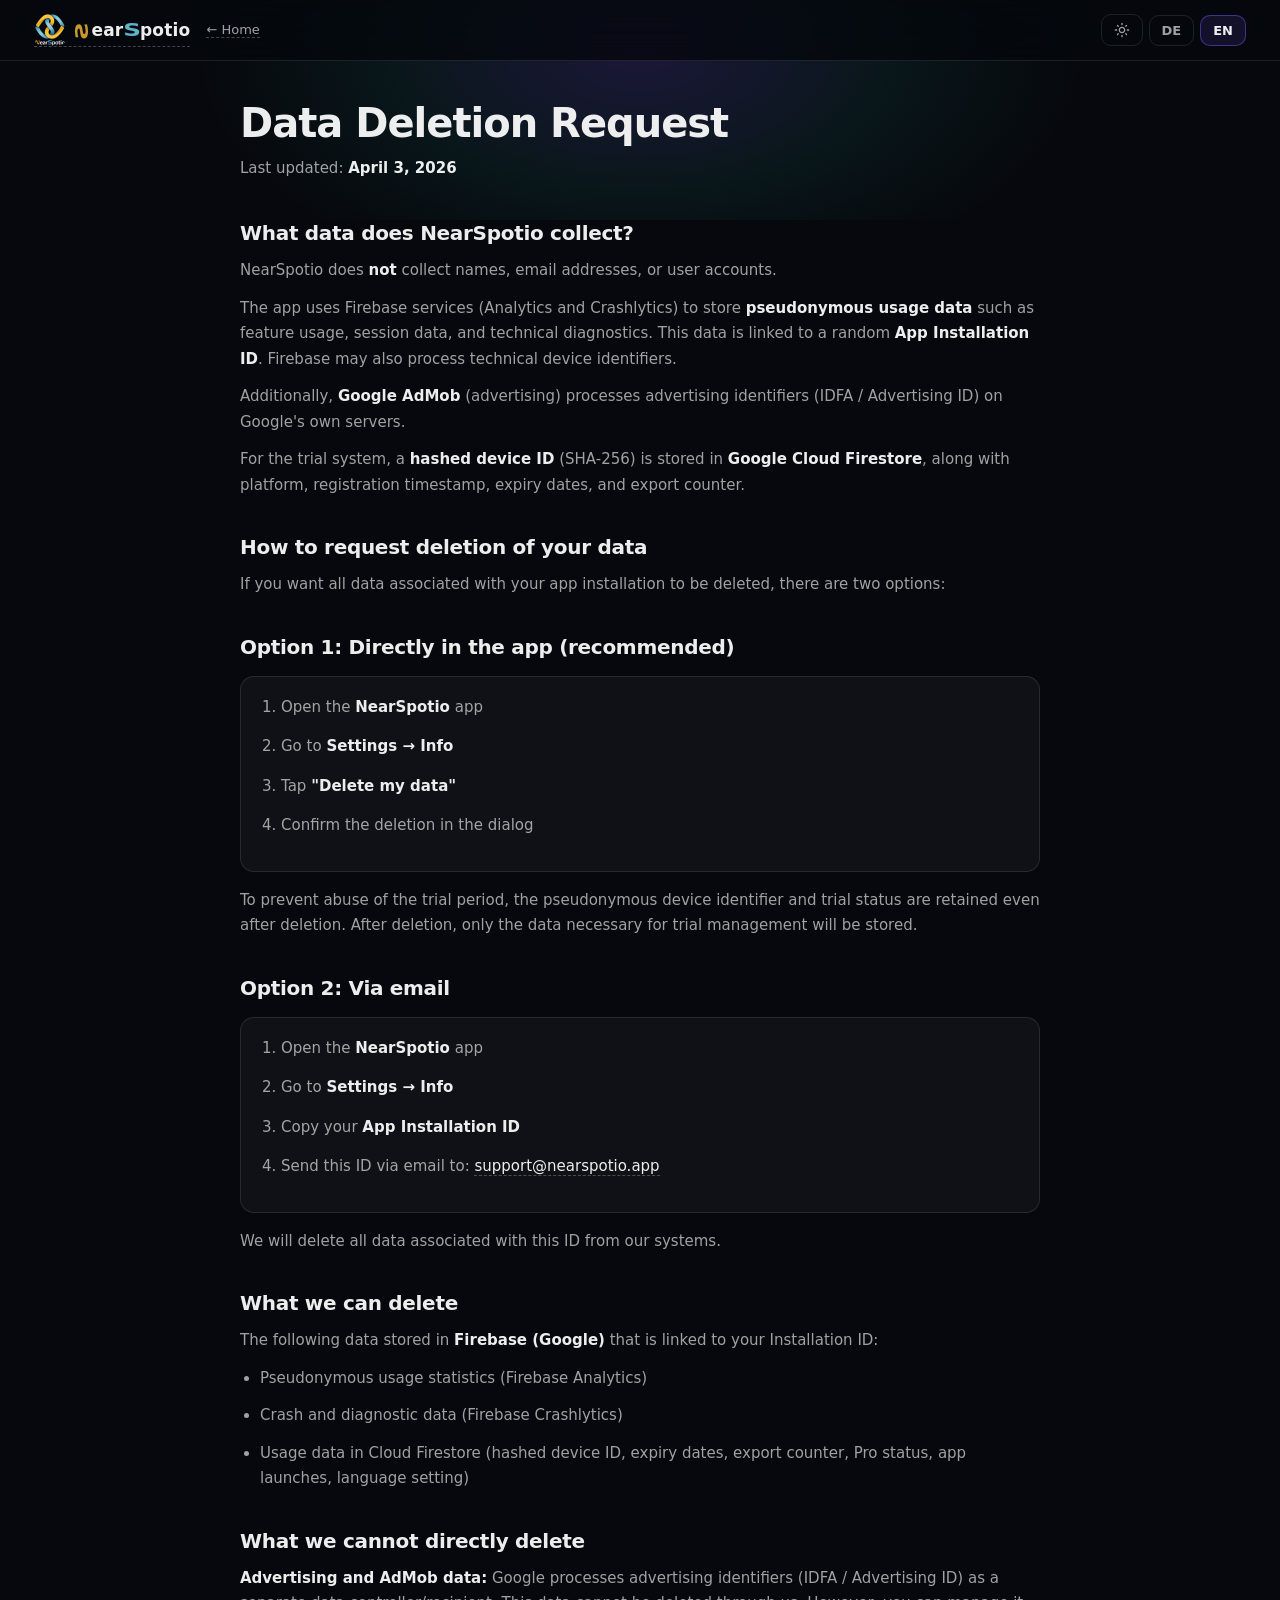
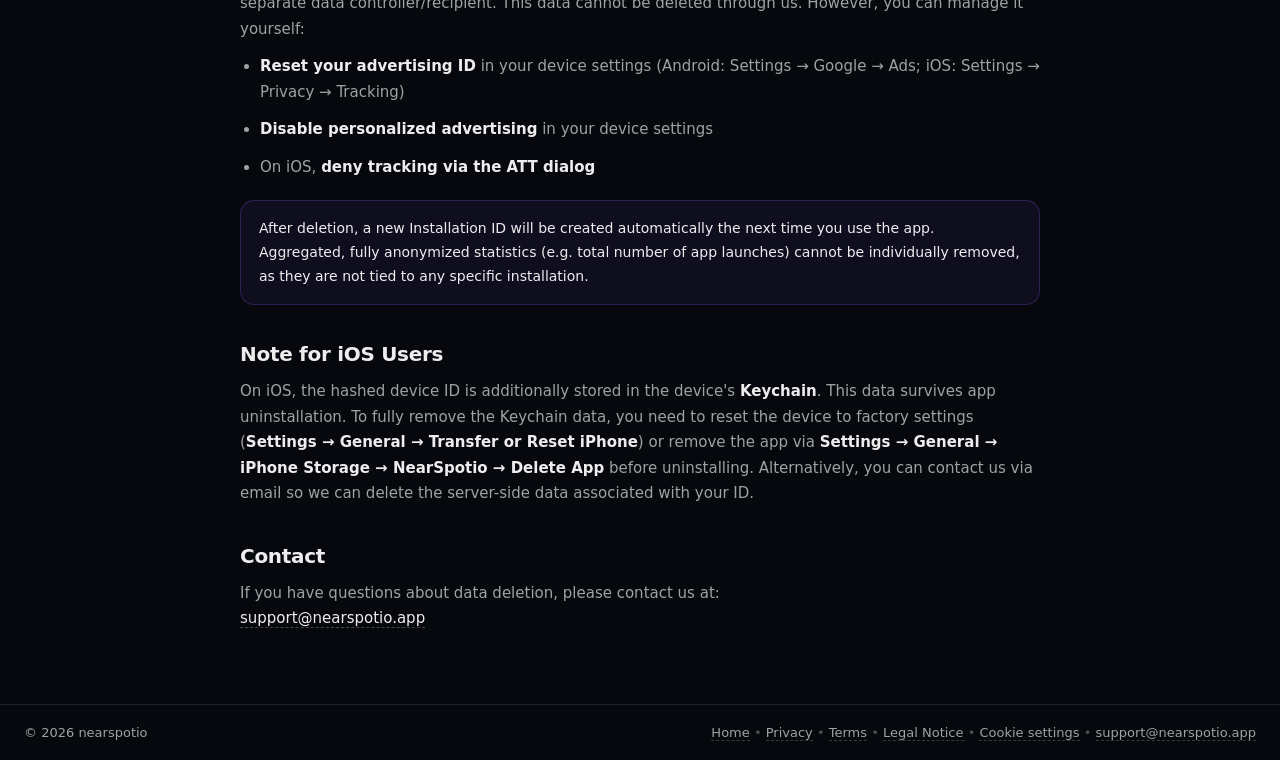
==== data-deletion/index.html @ 8db6d547 "initial commit" ====
<!-- =========================
     Datei: /data-deletion/index.html
     ========================= -->
<!doctype html>
<html lang="en">

<head>
  <meta charset="utf-8" />
  <script>!function () { var t = localStorage.getItem('nearspotio-theme'); if (t) document.documentElement.dataset.theme = t }()</script>
  <meta name="viewport" content="width=device-width,initial-scale=1" />
  <title>NearSpotio – Data Deletion / Datenlöschung</title>
  <meta name="description"
    content="Request deletion of your NearSpotio app data / Löschung deiner NearSpotio-App-Daten beantragen" />

  <link rel="canonical" href="https://www.nearspotio.app/data-deletion/" />
  <link rel="icon" href="/favicon.ico" sizes="48x48">
  <link rel="icon" type="image/png" sizes="16x16" href="/img/favicon-16.png">
  <link rel="icon" type="image/png" sizes="32x32" href="/img/favicon-32.png">
  <link rel="apple-touch-icon" sizes="180x180" href="/img/apple-touch-icon.png">
  <link rel="icon" type="image/png" sizes="192x192" href="/img/favicon-192.png">

  <style>
    /* ======== VARIABLES ======== */
    :root {
      --bg: #06080d;
      --bg2: #0a0d14;
      --bg3: #0e1119;
      --text: rgba(255, 255, 255, .93);
      --muted: rgba(255, 255, 255, .62);
      --line: rgba(255, 255, 255, .10);
      --card: rgba(255, 255, 255, .04);
      --shadow: 0 20px 60px rgba(0, 0, 0, .5);
      --radius: 20px;
      --accent: #7c5cff;
      --accent2: #2dd4bf;
      --n-color: #C79A2E;
      --s-color: #5FB3C8;
      --max: 1260px;
      --nav-bg: rgba(6, 8, 13, .82);
    }

    [data-theme="light"] {
      --bg: #f4f5fa;
      --bg2: #edeef5;
      --bg3: #e6e7f0;
      --text: rgba(0, 0, 0, .88);
      --muted: rgba(0, 0, 0, .52);
      --line: rgba(0, 0, 0, .08);
      --card: rgba(255, 255, 255, .70);
      --shadow: 0 20px 60px rgba(0, 0, 0, .06);
      --nav-bg: rgba(244, 245, 250, .82);
    }

    /* ======== RESET ======== */
    *,
    *::before,
    *::after {
      box-sizing: border-box;
      margin: 0;
      padding: 0;
    }

    html {
      scroll-behavior: smooth;
      overflow-x: clip;
      max-width: 100%;
    }

    body {
      font-family: ui-sans-serif, system-ui, -apple-system, 'Segoe UI', Roboto, Arial, sans-serif;
      color: var(--text);
      background: var(--bg);
      overflow-x: hidden;
      -webkit-font-smoothing: antialiased;
    }

    /* ======== NAV ======== */
    .nav {
      position: fixed;
      top: 0;
      left: 0;
      right: 0;
      z-index: 100;
      background: var(--nav-bg);
      backdrop-filter: blur(20px) saturate(1.4);
      -webkit-backdrop-filter: blur(20px) saturate(1.4);
      border-bottom: 1px solid var(--line);
      transition: background .35s ease, border-color .35s ease;
    }

    .nav-inner {
      max-width: var(--max);
      margin: 0 auto;
      padding: 0 24px;
      height: 60px;
      display: flex;
      align-items: center;
      justify-content: space-between;
    }

    .nav-left {
      display: flex;
      align-items: center;
      gap: 16px;
    }

    .back-btn {
      font-size: 13px;
      color: var(--muted);
      text-decoration: none;
      display: inline-flex;
      align-items: center;
      gap: 4px;
      transition: color .15s ease;
    }

    .back-btn:hover {
      color: var(--text);
    }

    .back-btn:focus-visible {
      outline: 2px solid var(--accent);
      outline-offset: 2px;
    }

    .brand {
      display: flex;
      align-items: center;
      gap: 10px;
    }

    .logo {
      width: 32px;
      height: 32px;
      overflow: hidden;
      border-radius: 8px;
    }

    .logo-dark {
      display: block;
    }

    .logo-light {
      display: none;
    }

    [data-theme="light"] .logo-dark {
      display: none;
    }

    [data-theme="light"] .logo-light {
      display: block;
    }

    .logo img {
      width: 100%;
      height: 100%;
      display: block;
    }

    .brand-name {
      font-weight: 800;
      font-size: 17px;
      letter-spacing: .2px;
    }

    .brand-part {
      white-space: nowrap;
    }

    .nav-actions {
      display: flex;
      gap: 6px;
      align-items: center;
    }

    .btn {
      display: inline-flex;
      align-items: center;
      gap: 6px;
      padding: 7px 12px;
      border-radius: 10px;
      border: 1px solid var(--line);
      text-decoration: none;
      color: var(--muted);
      background: transparent;
      cursor: pointer;
      font-weight: 600;
      font-size: 13px;
      transition: all .15s ease;
      user-select: none;
    }

    .btn:hover {
      color: var(--text);
      background: var(--card);
    }

    .btn.active {
      color: var(--text);
      border-color: rgba(124, 92, 255, .45);
      background: rgba(124, 92, 255, .12);
    }

    .btn:active {
      transform: scale(.96);
    }

    .btn:focus-visible {
      outline: 2px solid var(--accent);
      outline-offset: 2px;
    }

    .theme-icon {
      display: block;
    }

    /* ======== PAGE HEADER ======== */
    .page-header {
      padding: 100px 24px 40px;
      position: relative;
      overflow: hidden;
    }

    .page-header-glow {
      position: absolute;
      top: -200px;
      left: 50%;
      transform: translateX(-50%);
      width: 900px;
      height: 500px;
      background: radial-gradient(ellipse, rgba(124, 92, 255, .18) 0%, rgba(45, 212, 191, .07) 40%, transparent 70%);
      pointer-events: none;
    }

    [data-theme="light"] .page-header-glow {
      background: radial-gradient(ellipse, rgba(124, 92, 255, .10) 0%, rgba(45, 212, 191, .05) 40%, transparent 70%);
    }

    .page-header-inner {
      max-width: 800px;
      margin: 0 auto;
      position: relative;
    }

    .page-header h1 {
      font-size: clamp(28px, 4vw, 40px);
      font-weight: 900;
      letter-spacing: -1px;
      line-height: 1.15;
      margin-bottom: 10px;
    }

    .sub-text {
      color: var(--muted);
      font-size: 15px;
      line-height: 1.6;
    }

    .sub-text strong {
      color: var(--text);
    }

    /* ======== ARTICLE CONTENT ======== */
    .article {
      padding: 0 24px 60px;
    }

    .article-inner {
      max-width: 800px;
      margin: 0 auto;
    }

    .content section {
      display: none;
    }

    .content section.active {
      display: block;
    }

    h2 {
      font-size: 20px;
      font-weight: 800;
      letter-spacing: -.3px;
      margin: 36px 0 12px 0;
      line-height: 1.3;
    }

    h2:first-child {
      margin-top: 0;
    }

    p,
    li {
      margin: 0 0 12px 0;
      color: var(--muted);
      line-height: 1.7;
      font-size: 15px;
      font-weight: 450;
    }

    ul,
    ol {
      margin: 8px 0 0 20px;
      padding: 0;
    }

    ol li {
      margin-bottom: 14px;
    }

    strong {
      color: var(--text);
    }

    a {
      color: var(--text);
      text-decoration: none;
      border-bottom: 1px dashed rgba(255, 255, 255, .25);
      transition: all .15s ease;
    }

    a:hover {
      border-bottom-color: rgba(255, 255, 255, .55);
    }

    a:focus-visible {
      outline: 2px solid var(--accent);
      outline-offset: 2px;
    }

    [data-theme="light"] a {
      border-bottom-color: rgba(0, 0, 0, .18);
    }

    [data-theme="light"] a:hover {
      border-bottom-color: rgba(0, 0, 0, .40);
    }

    .note {
      margin: 20px 0;
      padding: 16px 18px;
      border-radius: 14px;
      border: 1px solid rgba(124, 92, 255, .25);
      background: rgba(124, 92, 255, .08);
      color: var(--text);
      font-size: 14px;
      line-height: 1.7;
    }

    [data-theme="light"] .note {
      background: rgba(124, 92, 255, .06);
      border-color: rgba(124, 92, 255, .16);
    }

    .steps {
      margin: 16px 0;
      padding: 18px 20px;
      border-radius: 14px;
      border: 1px solid var(--line);
      background: var(--card);
    }

    .steps ol {
      margin: 0 0 0 20px;
      padding: 0;
    }

    code {
      font-family: ui-monospace, SFMono-Regular, Menlo, Monaco, Consolas, "Liberation Mono", "Courier New", monospace;
      font-size: 12px;
      color: var(--text);
      background: var(--card);
      border: 1px solid var(--line);
      padding: 2px 7px;
      border-radius: 8px;
    }

    /* ======== FOOTER ======== */
    .footer-wrap {
      border-top: 1px solid var(--line);
      padding: 20px 24px;
      transition: border-color .35s ease;
    }

    .footer {
      max-width: var(--max);
      margin: 0 auto;
      display: flex;
      flex-wrap: wrap;
      gap: 10px;
      justify-content: space-between;
      align-items: center;
      color: var(--muted);
      font-size: 13px;
    }

    .footer a {
      color: var(--muted);
      text-decoration: none;
      border-bottom: 1px dashed rgba(255, 255, 255, .20);
      transition: all .15s ease;
    }

    .footer a:hover {
      color: var(--text);
      border-bottom-color: rgba(255, 255, 255, .45);
    }

    [data-theme="light"] .footer a {
      border-bottom-color: rgba(0, 0, 0, .15);
    }

    [data-theme="light"] .footer a:hover {
      border-bottom-color: rgba(0, 0, 0, .35);
    }

    .footer a:focus-visible {
      outline: 2px solid var(--accent);
      outline-offset: 2px;
    }

    /* ======== ANIMATIONS ======== */
    @keyframes fadeInUp {
      from {
        opacity: 0;
        transform: translateY(20px);
      }

      to {
        opacity: 1;
        transform: translateY(0);
      }
    }

    .page-header-inner {
      animation: fadeInUp .5s ease both;
    }

    .article-inner {
      animation: fadeInUp .5s ease .08s both;
    }

    @media (prefers-reduced-motion: reduce) {

      .page-header-inner,
      .article-inner {
        animation: none;
      }
    }

    @media (max-width: 600px) {
      .nav-inner { padding: 0 16px; min-width: 0; }
      .nav-left { gap: 10px; min-width: 0; flex: 1 1 auto; overflow: hidden; }
      .nav-actions { flex: 0 0 auto; }
      .back-btn { display: none; }
      .brand { min-width: 0; flex: 0 1 auto; overflow: hidden; }
    }

    /* ======== THEME TRANSITIONS ======== */
    body,
    .nav,
    .footer-wrap,
    .footer a,
    .btn,
    .back-btn,
    .note,
    .steps,
    code {
      transition: background .35s ease, color .35s ease, border-color .35s ease, box-shadow .35s ease;
    }
  </style>

  <!-- Cookie consent (loads GA4 only after opt-in) -->
  <link rel="stylesheet" href="/css/cookieconsent.css">
  <link rel="stylesheet" href="/css/consent-theme.css">
  <script defer src="/js/cookieconsent.umd.js"></script>
  <script defer src="/js/consent.js"></script>
</head>

<body>

  <!-- ======== NAV ======== -->
  <nav class="nav">
    <div class="nav-inner">
      <div class="nav-left">
        <a class="brand" href="/" aria-label="NearSpotio Home">
          <div class="logo"><img class="logo-dark" src="/img/in_app_icon_d.png" alt="NearSpotio" /><img
              class="logo-light" src="/img/in_app_icon_l.png" alt="NearSpotio" /></div>
          <span class="brand-name" translate="no"><span class="brand-part"><span
              style="display:inline-block;transform:scaleX(-1) rotate(90deg) scaleX(1.45) translateX(1px);color:var(--n-color);font-weight:700;margin-right:3px">S</span>ear</span><wbr><span class="brand-part"><span
              style="display:inline-block;transform:scaleX(1.45);color:var(--s-color);font-weight:700;margin-left:2.5px;margin-right:1.5px">S</span>potio</span></span>
        </a>
        <a class="back-btn" href="/" id="nav-back">&larr; Startseite</a>
      </div>
      <div class="nav-actions">
        <span class="btn" id="btn-theme" role="button" tabindex="0"><svg class="theme-icon" width="16" height="16"
            viewBox="0 0 24 24" fill="currentColor"></svg></span>
        <span class="btn" id="btn-de" role="button" tabindex="0">DE</span>
        <span class="btn active" id="btn-en" role="button" tabindex="0">EN</span>
      </div>
    </div>
  </nav>

  <!-- ======== PAGE HEADER ======== -->
  <div class="page-header">
    <div class="page-header-glow"></div>
    <div class="page-header-inner">
      <h1 id="page-title">Data Deletion Request / Datenlöschung</h1>
      <div class="sub-text" id="sub-date">
        Stand: <strong>3. April 2026</strong>
      </div>
    </div>
  </div>

  <!-- ======== ARTICLE ======== -->
  <div class="article">
    <div class="article-inner">
      <div class="content">
        <!-- ======================== DEUTSCH ======================== -->
        <section id="sec-de">
          <h2>Welche Daten erhebt <span translate="no">NearSpotio</span>?</h2>
          <p><span translate="no">NearSpotio</span> erhebt <strong>keine</strong> Namen, E-Mail-Adressen oder
            Benutzerkonten.</p>
          <p>Die App verwendet <span translate="no">Firebase</span>-Dienste (<span translate="no">Analytics</span> und
            <span translate="no">Crashlytics</span>) zur Speicherung <strong>pseudonymer Nutzungsdaten</strong>, wie
            z.&nbsp;B. Funktionsnutzung, Sitzungsdaten und technische Diagnosedaten. Diese Daten sind mit einer
            zufälligen <strong>App-Installations-ID</strong> verknüpft. <span translate="no">Firebase</span> kann dabei
            auch technische Gerätekennungen verarbeiten.</p>
          <p>Zusätzlich verarbeitet <strong><span translate="no">Google AdMob</span></strong> (Werbung)
            Werbe-Identifikatoren (<span translate="no">IDFA</span> / <span translate="no">Advertising ID</span>) auf
            eigenen Servern von <span translate="no">Google</span>.</p>
          <p>Für das Trial-System wird eine <strong>gehashte Geräte-ID</strong> (<span translate="no">SHA-256</span>) in
            <strong><span translate="no">Google Cloud Firestore</span></strong> gespeichert, zusammen mit Plattform,
            Registrierungszeitpunkt, Ablaufdaten und Export-Zähler.</p>

          <h2>So beantragst du die Löschung deiner Daten</h2>
          <p>Wenn du möchtest, dass alle mit deiner App-Installation verknüpften Daten gelöscht werden, gibt es zwei
            Möglichkeiten:</p>

          <h2>Option 1: Direkt in der App (empfohlen)</h2>
          <div class="steps">
            <ol>
              <li>Öffne die <strong><span translate="no">NearSpotio</span></strong>-App</li>
              <li>Gehe zu <strong>Einstellungen &rarr; Info</strong></li>
              <li>Tippe auf <strong>&bdquo;Meine Daten löschen&ldquo;</strong></li>
              <li>Bestätige die Löschung im Dialog</li>
            </ol>
          </div>
          <p>Zur Verhinderung von Missbrauch der Testphase wird die pseudonyme Gerätekennung sowie der Testphasen-Status
            auch nach Löschung beibehalten. Nach der Löschung werden nur noch die für die Testphasen-Verwaltung
            notwendigen Daten gespeichert.</p>

          <h2>Option 2: Per E-Mail</h2>
          <div class="steps">
            <ol>
              <li>Öffne die <strong><span translate="no">NearSpotio</span></strong>-App</li>
              <li>Gehe zu <strong>Einstellungen &rarr; Info</strong></li>
              <li>Kopiere deine <strong>App-Installations-ID</strong></li>
              <li>Sende diese ID per E-Mail an: <a class="eml" data-u="support" data-d="nearspotio.app"></a></li>
            </ol>
          </div>

          <p>Wir werden alle mit dieser ID verknüpften Daten aus unseren Systemen löschen.</p>

          <h2>Was wir löschen können</h2>
          <p>Folgende in <strong><span translate="no">Firebase</span> (<span translate="no">Google</span>)</strong>
            gespeicherte Daten, die mit deiner Installations-ID verknüpft sind:</p>
          <ul>
            <li>Pseudonyme Nutzungsstatistiken (<span translate="no">Firebase Analytics</span>)</li>
            <li>Absturz- und Diagnosedaten (<span translate="no">Firebase Crashlytics</span>)</li>
            <li>Nutzungsdaten in <span translate="no">Cloud Firestore</span> (gehashte Geräte-ID, Ablaufdaten,
              Export-Zähler, <span translate="no">Pro</span>-Status, App-Starts, Spracheinstellung)</li>
          </ul>

          <h2>Was wir nicht direkt löschen können</h2>
          <p><strong>Werbe- und <span translate="no">AdMob</span>-Daten:</strong> <span translate="no">Google</span>
            verarbeitet Werbe-Identifikatoren (<span translate="no">IDFA</span> / <span translate="no">Advertising
              ID</span>) als eigener Verantwortlicher bzw. Empfänger. Diese Daten können nicht über uns gelöscht werden.
            Du kannst sie jedoch selbst steuern:</p>
          <ul>
            <li>Werbe-ID in den <strong>Geräteeinstellungen zurücksetzen</strong> (Android: Einstellungen &rarr; Google
              &rarr; Werbung; iOS: Einstellungen &rarr; Datenschutz &rarr; Tracking)</li>
            <li><strong>Personalisierte Werbung deaktivieren</strong> in den Geräteeinstellungen</li>
            <li>Unter iOS das <strong>Tracking über den <span translate="no">ATT</span>-Dialog ablehnen</strong></li>
          </ul>

          <div class="note">
            Nach der Löschung wird bei der nächsten Nutzung der App automatisch eine neue Installations-ID erstellt.
            Bereits aggregierte und vollständig anonymisierte Statistiken (z.&nbsp;B. Gesamtanzahl der App-Starts)
            können nicht einzeln entfernt werden, da sie keiner Installation zugeordnet sind.
          </div>

          <h2>Hinweis für iOS-Nutzer</h2>
          <p>Auf iOS wird die gehashte Geräte-ID zusätzlich im <strong><span translate="no">Keychain</span></strong> des
            Geräts gespeichert. Diese Daten überleben eine Deinstallation der App. Um die <span
              translate="no">Keychain</span>-Daten vollständig zu entfernen, musst du das Gerät auf Werkseinstellungen
            zurücksetzen (<strong>Einstellungen &rarr; Allgemein &rarr; iPhone übertragen/zurücksetzen</strong>) oder
            die App vor der Deinstallation über <strong>Einstellungen &rarr; Allgemein &rarr; iPhone-Speicher &rarr;
              <span translate="no">NearSpotio</span> &rarr; App löschen</strong> entfernen. Alternativ kannst du uns per
            E-Mail kontaktieren, damit wir die serverseitigen Daten zu deiner ID löschen.</p>

          <h2>Kontakt</h2>
          <p>Bei Fragen zur Datenlöschung kontaktiere uns unter:<br>
            <a class="eml" data-u="support" data-d="nearspotio.app"></a>
          </p>
        </section>

        <!-- ======================== ENGLISH ======================== -->
        <section id="sec-en" class="active">
          <h2>What data does <span translate="no">NearSpotio</span> collect?</h2>
          <p><span translate="no">NearSpotio</span> does <strong>not</strong> collect names, email addresses, or user
            accounts.</p>
          <p>The app uses <span translate="no">Firebase</span> services (<span translate="no">Analytics</span> and <span
              translate="no">Crashlytics</span>) to store <strong>pseudonymous usage data</strong> such as feature
            usage, session data, and technical diagnostics. This data is linked to a random <strong>App Installation
              ID</strong>. <span translate="no">Firebase</span> may also process technical device identifiers.</p>
          <p>Additionally, <strong><span translate="no">Google AdMob</span></strong> (advertising) processes advertising
            identifiers (<span translate="no">IDFA</span> / <span translate="no">Advertising ID</span>) on <span
              translate="no">Google</span>'s own servers.</p>
          <p>For the trial system, a <strong>hashed device ID</strong> (<span translate="no">SHA-256</span>) is stored
            in <strong><span translate="no">Google Cloud Firestore</span></strong>, along with platform, registration
            timestamp, expiry dates, and export counter.</p>

          <h2>How to request deletion of your data</h2>
          <p>If you want all data associated with your app installation to be deleted, there are two options:</p>

          <h2>Option 1: Directly in the app (recommended)</h2>
          <div class="steps">
            <ol>
              <li>Open the <strong><span translate="no">NearSpotio</span></strong> app</li>
              <li>Go to <strong>Settings &rarr; Info</strong></li>
              <li>Tap <strong>"Delete my data"</strong></li>
              <li>Confirm the deletion in the dialog</li>
            </ol>
          </div>
          <p>To prevent abuse of the trial period, the pseudonymous device identifier and trial status are retained even
            after deletion. After deletion, only the data necessary for trial management will be stored.</p>

          <h2>Option 2: Via email</h2>
          <div class="steps">
            <ol>
              <li>Open the <strong><span translate="no">NearSpotio</span></strong> app</li>
              <li>Go to <strong>Settings &rarr; Info</strong></li>
              <li>Copy your <strong>App Installation ID</strong></li>
              <li>Send this ID via email to: <a class="eml" data-u="support" data-d="nearspotio.app"></a></li>
            </ol>
          </div>

          <p>We will delete all data associated with this ID from our systems.</p>

          <h2>What we can delete</h2>
          <p>The following data stored in <strong><span translate="no">Firebase</span> (<span
                translate="no">Google</span>)</strong> that is linked to your Installation ID:</p>
          <ul>
            <li>Pseudonymous usage statistics (<span translate="no">Firebase Analytics</span>)</li>
            <li>Crash and diagnostic data (<span translate="no">Firebase Crashlytics</span>)</li>
            <li>Usage data in <span translate="no">Cloud Firestore</span> (hashed device ID, expiry dates, export
              counter, <span translate="no">Pro</span> status, app launches, language setting)</li>
          </ul>

          <h2>What we cannot directly delete</h2>
          <p><strong>Advertising and <span translate="no">AdMob</span> data:</strong> <span translate="no">Google</span>
            processes advertising identifiers (<span translate="no">IDFA</span> / <span translate="no">Advertising
              ID</span>) as a separate data controller/recipient. This data cannot be deleted through us. However, you
            can manage it yourself:</p>
          <ul>
            <li><strong>Reset your advertising ID</strong> in your device settings (Android: Settings &rarr; Google
              &rarr; Ads; iOS: Settings &rarr; Privacy &rarr; Tracking)</li>
            <li><strong>Disable personalized advertising</strong> in your device settings</li>
            <li>On iOS, <strong>deny tracking via the <span translate="no">ATT</span> dialog</strong></li>
          </ul>

          <div class="note">
            After deletion, a new Installation ID will be created automatically the next time you use the app.
            Aggregated, fully anonymized statistics (e.g. total number of app launches) cannot be individually removed,
            as they are not tied to any specific installation.
          </div>

          <h2>Note for iOS Users</h2>
          <p>On iOS, the hashed device ID is additionally stored in the device's <strong><span
                translate="no">Keychain</span></strong>. This data survives app uninstallation. To fully remove the
            <span translate="no">Keychain</span> data, you need to reset the device to factory settings
            (<strong>Settings &rarr; General &rarr; Transfer or Reset iPhone</strong>) or remove the app via
            <strong>Settings &rarr; General &rarr; iPhone Storage &rarr; <span translate="no">NearSpotio</span> &rarr;
              Delete App</strong> before uninstalling. Alternatively, you can contact us via email so we can delete the
            server-side data associated with your ID.</p>

          <h2>Contact</h2>
          <p>If you have questions about data deletion, please contact us at:<br>
            <a class="eml" data-u="support" data-d="nearspotio.app"></a>
          </p>
        </section>
      </div>
    </div>
  </div>

  <!-- ======== FOOTER ======== -->
  <div class="footer-wrap">
    <div class="footer">
      <div>&copy; <span id="year"></span> <span translate="no">nearspotio</span></div>
      <div>
        <a href="/" id="link-home">Startseite</a>
        <span style="opacity:.45">&bull;</span>
        <a href="/privacy/" id="link-privacy">Datenschutz</a>
        <span style="opacity:.45">&bull;</span>
        <a href="/terms/" id="link-terms">Nutzungsbedingungen</a>
        <span style="opacity:.45">&bull;</span>
        <a href="/impressum/" id="link-impressum">Impressum</a>
        <span style="opacity:.45">&bull;</span>
        <a href="#" data-cc="show-preferencesModal" id="link-cookies">Cookie-Einstellungen</a>
        <span style="opacity:.45">&bull;</span>
        <span><a class="eml" data-u="support" data-d="nearspotio.app" style="cursor:pointer"></a></span>
      </div>
    </div>
  </div>

  <script>
    document.getElementById("year").textContent = new Date().getFullYear();

    // ---- Language ----
    var btnDe = document.getElementById("btn-de");
    var btnEn = document.getElementById("btn-en");
    var secDe = document.getElementById("sec-de");
    var secEn = document.getElementById("sec-en");
    var pageTitle = document.getElementById("page-title");

    function setLang(lang) {
      var isDe = lang === "de";
      secDe.classList.toggle("active", isDe);
      secEn.classList.toggle("active", !isDe);
      btnDe.classList.toggle("active", isDe);
      btnEn.classList.toggle("active", !isDe);
      document.documentElement.lang = lang;

      pageTitle.textContent = isDe ? "Datenlöschung" : "Data Deletion Request";
      document.getElementById("sub-date").innerHTML = isDe ? 'Stand: <strong>3. April 2026</strong>' : 'Last updated: <strong>April 3, 2026</strong>';
      document.getElementById("nav-back").innerHTML = isDe ? '&larr; Startseite' : '&larr; Home';
      document.getElementById("link-home").textContent = isDe ? "Startseite" : "Home";
      document.getElementById("link-privacy").textContent = isDe ? "Datenschutz" : "Privacy";
      document.getElementById("link-terms").textContent = isDe ? "Nutzungsbedingungen" : "Terms";
      document.getElementById("link-impressum").textContent = isDe ? "Impressum" : "Legal Notice";
      document.getElementById("link-cookies").textContent = isDe ? "Cookie-Einstellungen" : "Cookie settings";

      localStorage.setItem("nearspotio-lang", lang);
    }

    btnDe.addEventListener("click", function () { setLang("de"); });
    btnEn.addEventListener("click", function () { setLang("en"); });

    setLang(localStorage.getItem("nearspotio-lang") || "en");

    // ---- Theme ----
    var sunPath = 'M12 7c-2.76 0-5 2.24-5 5s2.24 5 5 5 5-2.24 5-5-2.24-5-5-5zm0 8c-1.65 0-3-1.35-3-3s1.35-3 3-3 3 1.35 3 3-1.35 3-3 3zM2 13h2c.55 0 1-.45 1-1s-.45-1-1-1H2c-.55 0-1 .45-1 1s.45 1 1 1zm18 0h2c.55 0 1-.45 1-1s-.45-1-1-1h-2c-.55 0-1 .45-1 1s.45 1 1 1zM11 2v2c0 .55.45 1 1 1s1-.45 1-1V2c0-.55-.45-1-1-1s-1 .45-1 1zm0 18v2c0 .55.45 1 1 1s1-.45 1-1v-2c0-.55-.45-1-1-1s-1 .45-1 1zM5.99 4.58a.996.996 0 00-1.41 0 .996.996 0 000 1.41l1.06 1.06c.39.39 1.03.39 1.41 0s.39-1.03 0-1.41L5.99 4.58zm12.37 12.37a.996.996 0 00-1.41 0 .996.996 0 000 1.41l1.06 1.06c.39.39 1.03.39 1.41 0a.996.996 0 000-1.41l-1.06-1.06zm1.06-10.96a.996.996 0 000-1.41.996.996 0 00-1.41 0l-1.06 1.06c-.39.39-.39 1.03 0 1.41s1.03.39 1.41 0l1.06-1.06zM7.05 18.36a.996.996 0 000-1.41.996.996 0 00-1.41 0l-1.06 1.06c-.39.39-.39 1.03 0 1.41s1.03.39 1.41 0l1.06-1.06z';
    var moonPath = 'M12 3a9 9 0 109 9c0-.46-.04-.92-.1-1.36a5.389 5.389 0 01-4.4 2.26 5.403 5.403 0 01-3.14-9.8c-.44-.06-.9-.1-1.36-.1z';
    var themeBtn = document.getElementById('btn-theme');
    function setTheme(t) {
      document.documentElement.dataset.theme = t;
      themeBtn.querySelector('.theme-icon').innerHTML = '<path d="' + (t === 'light' ? moonPath : sunPath) + '"/>';
      localStorage.setItem('nearspotio-theme', t);
    }
    themeBtn.addEventListener('click', function () {
      setTheme(document.documentElement.dataset.theme === 'light' ? 'dark' : 'light');
    });
    setTheme(localStorage.getItem('nearspotio-theme') || 'dark');

    // ---- Email obfuscation ----
    document.querySelectorAll('.eml').forEach(function (el) {
      var u = el.dataset.u, d = el.dataset.d, a = u + '@' + d;
      el.href = 'mail' + 'to:' + a;
      el.textContent = a;
    });
  </script>
</body>

</html>
---- css/cookieconsent.css ----
#cc-main{background:transparent;color:var(--cc-primary-color);font-family:var(--cc-font-family);font-size:16px;font-weight:400;-webkit-font-smoothing:antialiased;-moz-osx-font-smoothing:grayscale;line-height:1.15;position:relative;text-rendering:optimizeLegibility;-webkit-text-size-adjust:100%;position:fixed;z-index:var(--cc-z-index)}#cc-main :after,#cc-main :before,#cc-main a,#cc-main button,#cc-main div,#cc-main h2,#cc-main input,#cc-main p,#cc-main span{all:unset;box-sizing:border-box}#cc-main .pm__badge,#cc-main button{all:initial;box-sizing:border-box;color:unset;visibility:unset}#cc-main .pm__badge,#cc-main a,#cc-main button,#cc-main input{-webkit-appearance:none;appearance:none;cursor:pointer;font-family:inherit;font-size:100%;line-height:normal;margin:0;outline:revert;outline-offset:2px;overflow:hidden}#cc-main table,#cc-main tbody,#cc-main td,#cc-main th,#cc-main thead,#cc-main tr{all:revert;color:inherit;font-family:inherit;font-size:inherit;font-weight:inherit}:root{--cc-font-family:-apple-system,BlinkMacSystemFont,"Segoe UI",Roboto,Helvetica,Arial,sans-serif,"Apple Color Emoji","Segoe UI Emoji","Segoe UI Symbol";--cc-modal-border-radius:.5rem;--cc-btn-border-radius:.4rem;--cc-modal-transition-duration:.25s;--cc-link-color:var(--cc-btn-primary-bg);--cc-modal-margin:1rem;--cc-z-index:2147483647;--cc-bg:#fff;--cc-primary-color:#2c2f31;--cc-secondary-color:#5e6266;--cc-btn-primary-bg:#30363c;--cc-btn-primary-color:#fff;--cc-btn-primary-border-color:var(--cc-btn-primary-bg);--cc-btn-primary-hover-bg:#000;--cc-btn-primary-hover-color:#fff;--cc-btn-primary-hover-border-color:var(--cc-btn-primary-hover-bg);--cc-btn-secondary-bg:#eaeff2;--cc-btn-secondary-color:var(--cc-primary-color);--cc-btn-secondary-border-color:var(--cc-btn-secondary-bg);--cc-btn-secondary-hover-bg:#d4dae0;--cc-btn-secondary-hover-color:#000;--cc-btn-secondary-hover-border-color:#d4dae0;--cc-separator-border-color:#f0f4f7;--cc-toggle-on-bg:var(--cc-btn-primary-bg);--cc-toggle-off-bg:#667481;--cc-toggle-on-knob-bg:#fff;--cc-toggle-off-knob-bg:var(--cc-toggle-on-knob-bg);--cc-toggle-enabled-icon-color:var(--cc-bg);--cc-toggle-disabled-icon-color:var(--cc-bg);--cc-toggle-readonly-bg:#d5dee2;--cc-toggle-readonly-knob-bg:#fff;--cc-toggle-readonly-knob-icon-color:var(--cc-toggle-readonly-bg);--cc-section-category-border:var(--cc-cookie-category-block-bg);--cc-cookie-category-block-bg:#f0f4f7;--cc-cookie-category-block-border:#f0f4f7;--cc-cookie-category-block-hover-bg:#e9eff4;--cc-cookie-category-block-hover-border:#e9eff4;--cc-cookie-category-expanded-block-bg:transparent;--cc-cookie-category-expanded-block-hover-bg:#dee4e9;--cc-overlay-bg:rgba(0,0,0,.65);--cc-webkit-scrollbar-bg:var(--cc-section-category-border);--cc-webkit-scrollbar-hover-bg:var(--cc-btn-primary-hover-bg);--cc-footer-bg:var(--cc-btn-secondary-bg);--cc-footer-color:var(--cc-secondary-color);--cc-footer-border-color:#e4eaed;--cc-pm-toggle-border-radius:4em}#cc-main.cc--rtl{direction:rtl}#cc-main .cm__title,#cc-main a,#cc-main b,#cc-main em,#cc-main strong{font-weight:600}#cc-main button>span{pointer-events:none}#cc-main .cc__link,#cc-main a{background-image:linear-gradient(currentColor,currentColor);background-position:0 100%;background-repeat:no-repeat;background-size:0 1px;font-weight:600;position:relative;transition:background-size .25s,color .25s ease}#cc-main .cc__link:hover,#cc-main a:hover{background-size:100% 1px;color:var(--cc-primary-color)}#cc-main .cc__link{color:var(--cc-link-color)}#cc-main .cm__desc,#cc-main .pm__body{overscroll-behavior:auto contain;scrollbar-width:thin}@media screen and (min-width:640px){#cc-main ::-webkit-scrollbar,#cc-main ::-webkit-scrollbar-thumb,#cc-main ::-webkit-scrollbar-track{all:revert}#cc-main ::-webkit-scrollbar-thumb{-webkit-background-clip:padding-box;background-clip:padding-box;background:var(--cc-toggle-readonly-bg);border:.25rem solid var(--cc-bg);border-radius:1rem}#cc-main ::-webkit-scrollbar-thumb:hover{background:var(--cc-toggle-off-bg)}#cc-main ::-webkit-scrollbar{background:transparent;width:12px}}html.disable--interaction.show--consent,html.disable--interaction.show--consent body{height:auto!important;overflow:hidden!important}@media (prefers-reduced-motion){#cc-main{--cc-modal-transition-duration:0s}}.cc--darkmode{--cc-bg:#161a1c;--cc-primary-color:#ebf3f6;--cc-secondary-color:#aebbc5;--cc-btn-primary-bg:#c2d0e0;--cc-btn-primary-color:var(--cc-bg);--cc-btn-primary-border-color:var(--cc-btn-primary-bg);--cc-btn-primary-hover-bg:#98a7b6;--cc-btn-primary-hover-color:#000;--cc-btn-primary-hover-border-color:var(--cc-btn-primary-hover-bg);--cc-btn-secondary-bg:#242c31;--cc-btn-secondary-color:var(--cc-primary-color);--cc-btn-secondary-border-color:var(--cc-btn-secondary-bg);--cc-btn-secondary-hover-bg:#353d43;--cc-btn-secondary-hover-color:#fff;--cc-btn-secondary-hover-border-color:var(--cc-btn-secondary-hover-bg);--cc-separator-border-color:#222a30;--cc-toggle-on-bg:var(--cc-btn-primary-bg);--cc-toggle-off-bg:#525f6b;--cc-toggle-on-knob-bg:var(--cc-btn-primary-color);--cc-toggle-off-knob-bg:var(--cc-btn-primary-color);--cc-toggle-enabled-icon-color:var(--cc-btn-primary-color);--cc-toggle-disabled-icon-color:var(--cc-btn-primary-color);--cc-toggle-readonly-bg:#343e45;--cc-toggle-readonly-knob-bg:#5f6b72;--cc-toggle-readonly-knob-icon-color:var(--cc-toggle-readonly-bg);--cc-section-category-border:#1e2428;--cc-cookie-category-block-bg:#1e2428;--cc-cookie-category-block-border:var(--cc-section-category-border);--cc-cookie-category-block-hover-bg:#242c31;--cc-cookie-category-block-hover-border:#232a2f;--cc-cookie-category-expanded-block-bg:transparent;--cc-cookie-category-expanded-block-hover-bg:var(--cc-toggle-readonly-bg);--cc-overlay-bg:rgba(0,0,0,.65);--cc-webkit-scrollbar-bg:var(--cc-section-category-border);--cc-webkit-scrollbar-hover-bg:var(--cc-btn-primary-hover-bg);--cc-footer-bg:#0c0e0f;--cc-footer-color:var(--cc-secondary-color);--cc-footer-border-color:#060809}.cc--darkmode #cc-main{color-scheme:dark}#cc-main .cm{background:var(--cc-bg);border-radius:var(--cc-modal-border-radius);box-shadow:0 .625em 1.875em rgba(0,0,2,.3);display:flex;flex-direction:column;max-width:24rem;opacity:0;overflow:hidden;position:fixed;transform:translateY(1.6em);visibility:hidden;z-index:1}#cc-main .cm--top{top:var(--cc-modal-margin)}#cc-main .cm--middle{top:50%;transform:translateY(calc(-50% + 1.6em))}#cc-main .cm--bottom{bottom:var(--cc-modal-margin)}#cc-main .cm--center{left:var(--cc-modal-margin);margin:0 auto;right:var(--cc-modal-margin);width:unset}#cc-main .cm--left{left:var(--cc-modal-margin);margin-right:var(--cc-modal-margin)}#cc-main .cm--right{margin-left:var(--cc-modal-margin);right:var(--cc-modal-margin)}#cc-main .cm__body{display:flex;flex-direction:column;justify-content:space-between;position:relative}#cc-main .cm__btns,#cc-main .cm__links{padding:1rem 1.3rem;width:unset}#cc-main .cm__texts{display:flex;flex:1;flex-direction:column;justify-content:center;padding:1rem 0 0}#cc-main .cm__desc,#cc-main .cm__title{padding:0 1.3rem}#cc-main .cm__title{font-size:1.05em}#cc-main .cm__title+.cm__desc{margin-top:1.1em}#cc-main .cm__desc{color:var(--cc-secondary-color);font-size:.9em;line-height:1.5;max-height:40vh;overflow-x:visible;overflow-y:auto;padding-bottom:1em}#cc-main .cm__btns{border-top:1px solid var(--cc-separator-border-color);display:flex;flex-direction:column;justify-content:center}#cc-main .cm__btn-group{display:grid;grid-auto-columns:minmax(0,1fr)}#cc-main .cm__btn+.cm__btn,#cc-main .cm__btn-group+.cm__btn-group{margin-top:.375rem}#cc-main .cm--flip .cm__btn+.cm__btn,#cc-main .cm--flip .cm__btn-group+.cm__btn-group{margin-bottom:.375rem;margin-top:0}#cc-main .cm--inline .cm__btn+.cm__btn{margin-left:.375rem;margin-top:0}#cc-main .cm--inline.cm--flip .cm__btn+.cm__btn{margin-bottom:0;margin-left:0;margin-right:.375rem}#cc-main .cm--inline.cm--flip .cm__btn-group+.cm__btn-group{margin-bottom:.375rem;margin-right:0}#cc-main .cm--wide .cm__btn+.cm__btn,#cc-main .cm--wide .cm__btn-group+.cm__btn-group{margin-left:.375rem;margin-top:0}#cc-main .cm--wide.cm--flip .cm__btn+.cm__btn,#cc-main .cm--wide.cm--flip .cm__btn-group+.cm__btn-group{margin-bottom:0;margin-right:.375rem}#cc-main .cm--bar:not(.cm--inline) .cm__btn-group--uneven,#cc-main .cm--wide .cm__btn-group--uneven{display:flex;flex:1;justify-content:space-between}#cc-main .cm--bar:not(.cm--inline).cm--flip .cm__btn-group--uneven,#cc-main .cm--wide.cm--flip .cm__btn-group--uneven{flex-direction:row-reverse}#cc-main .cm__btn{background:var(--cc-btn-primary-bg);border:1px solid var(--cc-btn-primary-border-color);border-radius:var(--cc-btn-border-radius);color:var(--cc-btn-primary-color);font-size:.82em;font-weight:600;min-height:42px;padding:.5em 1em;text-align:center}#cc-main .cm__btn:hover{background:var(--cc-btn-primary-hover-bg);border-color:var(--cc-btn-primary-hover-border-color);color:var(--cc-btn-primary-hover-color)}#cc-main .cm__btn--secondary{background:var(--cc-btn-secondary-bg);border-color:var(--cc-btn-secondary-border-color);color:var(--cc-btn-secondary-color)}#cc-main .cm__btn--secondary:hover{background:var(--cc-btn-secondary-hover-bg);border-color:var(--cc-btn-secondary-hover-border-color);color:var(--cc-btn-secondary-hover-color)}#cc-main .cm__btn--close{border-radius:0;border-bottom-left-radius:var(--cc-btn-border-radius);border-right:none;border-top:none;display:none;font-size:1em;height:42px;min-width:auto!important;overflow:hidden;padding:0!important;position:absolute;right:0;top:0;width:42px}#cc-main .cm__btn--close svg{stroke:var(--cc-btn-primary-color);transform:scale(.5);transition:stroke .15s ease}#cc-main .cm__btn--close:hover svg{stroke:var(--cc-btn-primary-hover-color)}#cc-main .cm__btn--close.cm__btn--secondary svg{stroke:var(--cc-btn-secondary-color)}#cc-main .cm__btn--close.cm__btn--secondary:hover svg{stroke:var(--cc-btn-secondary-hover-color)}#cc-main .cm__btn--close+.cm__texts .cm__title{padding-right:3rem}#cc-main .cm--inline .cm__btn-group{grid-auto-flow:column}#cc-main .cm__footer{background:var(--cc-footer-bg);border-top:1px solid var(--cc-footer-border-color);color:var(--cc-footer-color);padding:.4em 0 .5em}#cc-main .cm__links{display:flex;flex-direction:row;padding-bottom:0;padding-top:0}#cc-main .cm__link-group{display:flex;flex-direction:row;font-size:.8em;width:100%}#cc-main .cm__link-group>*+*{margin-left:1.3rem}#cc-main .cm--flip .cm__btn:last-child{grid-row:1}#cc-main .cm--inline.cm--flip .cm__btn:last-child{grid-column:1}#cc-main .cm--box .cm__btn--close{display:block}#cc-main .cm--box.cm--flip .cm__btns{flex-direction:column-reverse}#cc-main .cm--box.cm--wide{max-width:36em}#cc-main .cm--box.cm--wide .cm__btns{flex-direction:row;justify-content:space-between}#cc-main .cm--box.cm--wide .cm__btn-group{grid-auto-flow:column}#cc-main .cm--box.cm--wide .cm__btn{min-width:120px;padding-left:1.8em;padding-right:1.8em}#cc-main .cm--box.cm--wide.cm--flip .cm__btns{flex-direction:row-reverse}#cc-main .cm--box.cm--wide.cm--flip .cm__btn:last-child{grid-column:1}#cc-main .cm--cloud{max-width:54em;width:unset}#cc-main .cm--cloud .cm__body{flex-direction:row}#cc-main .cm--cloud .cm__texts{flex:1}#cc-main .cm--cloud .cm__desc{max-height:9.4em}#cc-main .cm--cloud .cm__btns{border-left:1px solid var(--cc-separator-border-color);border-top:none;max-width:23em}#cc-main .cm--cloud .cm__btn-group{flex-direction:column}#cc-main .cm--cloud .cm__btn{min-width:19em}#cc-main .cm--cloud.cm--flip .cm__btn-group,#cc-main .cm--cloud.cm--flip .cm__btns{flex-direction:column-reverse}#cc-main .cm--cloud.cm--inline .cm__btn-group{flex-direction:row}#cc-main .cm--cloud.cm--inline .cm__btn{min-width:10em}#cc-main .cm--cloud.cm--inline.cm--flip .cm__btn-group{flex-direction:row-reverse}#cc-main .cm--bar{border-radius:0;left:0;margin:0;max-width:unset;opacity:1;right:0;transform:translateY(0);width:100vw;--cc-modal-transition-duration:.35s}#cc-main .cm--bar.cm--top{top:0;transform:translateY(-100%)}#cc-main .cm--bar.cm--bottom{bottom:0;transform:translateY(100%)}#cc-main .cm--bar .cm__body,#cc-main .cm--bar .cm__links{margin:0 auto;max-width:55em;width:100%}#cc-main .cm--bar .cm__body{padding:.5em 0 .9em}#cc-main .cm--bar .cm__btns{border-top:none;flex-direction:row;justify-content:space-between}#cc-main .cm--bar .cm__btn-group{grid-auto-flow:column}#cc-main .cm--bar:not(.cm--inline) .cm__btn+.cm__btn,#cc-main .cm--bar:not(.cm--inline) .cm__btn-group+.cm__btn-group{margin-left:.375rem;margin-top:0}#cc-main .cm--bar .cm__btn{min-width:120px;padding-left:2em;padding-right:2em}#cc-main .cm--bar.cm--flip:not(.cm--inline) .cm__btn+.cm__btn,#cc-main .cm--bar.cm--flip:not(.cm--inline) .cm__btn-group+.cm__btn-group{margin-bottom:0;margin-left:0;margin-right:.375rem}#cc-main .cm--bar.cm--flip .cm__btns{flex-direction:row-reverse}#cc-main .cm--bar.cm--flip .cm__btn:last-child{grid-column:1}#cc-main .cm--bar.cm--inline .cm__body,#cc-main .cm--bar.cm--inline .cm__links{max-width:74em}#cc-main .cm--bar.cm--inline .cm__body{flex-direction:row;padding:0}#cc-main .cm--bar.cm--inline .cm__btns{flex-direction:column;justify-content:center;max-width:23em}#cc-main .cm--bar.cm--inline.cm--flip .cm__btns{flex-direction:column-reverse}#cc-main .cc--anim .cm,#cc-main .cc--anim.cm-wrapper:before{transition:opacity var(--cc-modal-transition-duration) ease,visibility var(--cc-modal-transition-duration) ease,transform var(--cc-modal-transition-duration) ease}#cc-main .cc--anim .cm__btn,#cc-main .cc--anim .cm__close{transition:background-color .15s ease,border-color .15s ease,color .15s ease}.disable--interaction #cc-main .cm-wrapper:before{background:var(--cc-overlay-bg);bottom:0;content:"";left:0;opacity:0;position:fixed;right:0;top:0;visibility:hidden;z-index:0}.show--consent #cc-main .cc--anim .cm{opacity:1;transform:translateY(0);visibility:visible!important}.show--consent #cc-main .cc--anim .cm--middle{transform:translateY(-50%)}.show--consent #cc-main .cc--anim .cm--bar{transform:translateY(0)}.show--consent #cc-main .cc--anim.cm-wrapper:before{opacity:1;visibility:visible}#cc-main.cc--rtl .cm__btn--close{border-bottom-left-radius:unset;border-bottom-right-radius:var(--cc-btn-border-radius);left:0;right:unset}#cc-main.cc--rtl .cm__btn--close+.cm__texts .cm__title{padding-left:3rem!important;padding-right:1.3rem}#cc-main.cc--rtl .cm--inline .cm__btn+.cm__btn{margin-left:0;margin-right:.375rem}#cc-main.cc--rtl .cm--inline.cm--flip .cm__btn+.cm__btn{margin-left:.375rem;margin-right:0}#cc-main.cc--rtl .cm:not(.cm--inline).cm--bar .cm__btn+.cm__btn,#cc-main.cc--rtl .cm:not(.cm--inline).cm--bar .cm__btn-group+.cm__btn-group,#cc-main.cc--rtl .cm:not(.cm--inline).cm--wide .cm__btn+.cm__btn,#cc-main.cc--rtl .cm:not(.cm--inline).cm--wide .cm__btn-group+.cm__btn-group{margin-left:0;margin-right:.375rem}#cc-main.cc--rtl .cm:not(.cm--inline).cm--bar.cm--flip .cm__btn+.cm__btn,#cc-main.cc--rtl .cm:not(.cm--inline).cm--wide.cm--flip .cm__btn+.cm__btn{margin-left:.375rem;margin-right:0}#cc-main.cc--rtl .cm__link-group>*+*{margin-left:0;margin-right:1.3rem}@media screen and (max-width:640px){#cc-main{--cc-modal-margin:.5em}#cc-main .cm{max-width:none!important;width:auto!important}#cc-main .cm__body{flex-direction:column!important;padding:0!important}#cc-main .cm__btns,#cc-main .cm__desc,#cc-main .cm__links,#cc-main .cm__title{padding-left:1.1rem!important;padding-right:1.1rem!important}#cc-main .cm__btns{border-left:none!important;border-top:1px solid var(--cc-separator-border-color)!important;flex-direction:column!important;max-width:none!important;min-width:auto!important}#cc-main .cm__btn+.cm__btn,#cc-main .cm__btn-group+.cm__btn-group{margin:.375rem 0 0!important}#cc-main .cm--flip .cm__btn+.cm__btn,#cc-main .cm--flip .cm__btn-group+.cm__btn-group{margin-bottom:.375rem!important;margin-top:0!important}#cc-main .cm__btn-group{display:flex!important;flex-direction:column!important;min-width:auto!important}#cc-main .cm__btn{flex:auto!important}#cc-main .cm__link-group{justify-content:center!important}#cc-main .cm--flip .cm__btn-group,#cc-main .cm--flip .cm__btns{flex-direction:column-reverse!important}}#cc-main .pm-wrapper{position:relative;z-index:2}#cc-main .pm{background:var(--cc-bg);border-radius:var(--cc-modal-border-radius);box-shadow:0 .625em 1.875em rgba(0,0,2,.3);display:flex;flex-direction:column;opacity:0;overflow:hidden;position:fixed;visibility:hidden;width:100%;width:unset;z-index:1}#cc-main svg{fill:none;width:100%}#cc-main .pm__body,#cc-main .pm__footer,#cc-main .pm__header{padding:1em 1.4em}#cc-main .pm__header{align-items:center;border-bottom:1px solid var(--cc-separator-border-color);display:flex;justify-content:space-between}#cc-main .pm__title{align-items:center;display:flex;flex:1;font-weight:600;margin-right:2em}#cc-main .pm__close-btn{background:var(--cc-btn-secondary-bg);border:1px solid var(--cc-btn-secondary-border-color);border-radius:var(--cc-btn-border-radius);height:40px;position:relative;transition:all .15s ease;width:40px}#cc-main .pm__close-btn span{display:flex;height:100%;width:100%}#cc-main .pm__close-btn svg{stroke:var(--cc-btn-secondary-color);transform:scale(.5);transition:stroke .15s ease}#cc-main .pm__close-btn:hover{background:var(--cc-btn-secondary-hover-bg);border-color:var(--cc-btn-secondary-hover-border-color)}#cc-main .pm__close-btn:hover svg{stroke:var(--cc-btn-secondary-hover-color)}#cc-main .pm__body{flex:1;overflow-y:auto;overflow-y:overlay}#cc-main .pm__section,#cc-main .pm__section--toggle{border-radius:var(--cc-btn-border-radius);display:flex;flex-direction:column;margin-bottom:.5em}#cc-main .pm__section--toggle .pm__section-desc-wrapper{border:1px solid var(--cc-cookie-category-block-border);border-radius:var(--cc-btn-border-radius);border-top:none;border-top-left-radius:0;border-top-right-radius:0;display:none;margin-top:0!important;overflow:hidden}#cc-main .pm__section{border:1px solid var(--cc-separator-border-color);padding:1em;transition:background-color .25s ease,border-color .25s ease}#cc-main .pm__section:first-child{border:none;margin-bottom:2em;margin-top:0;padding:0;transition:none}#cc-main .pm__section:not(:first-child):hover{background:var(--cc-cookie-category-block-bg);border-color:var(--cc-cookie-category-block-border)}#cc-main .pm__section-toggles+.pm__section{margin-top:2em}#cc-main .pm__section--toggle{background:var(--cc-cookie-category-block-bg);border-top:none;margin-bottom:.375rem}#cc-main .pm__section--toggle .pm__section-title{align-items:center;background:var(--cc-cookie-category-block-bg);border:1px solid var(--cc-cookie-category-block-border);display:flex;justify-content:space-between;min-height:58px;padding:1.1em 5.4em 1.1em 1.2em;position:relative;transition:background-color .25s ease,border-color .25s ease;width:100%}#cc-main .pm__section--toggle .pm__section-title:hover{background:var(--cc-cookie-category-block-hover-bg);border-color:var(--cc-cookie-category-block-hover-border)}#cc-main .pm__section--toggle .pm__section-desc{margin-top:0;padding:1em}#cc-main .pm__section--toggle.is-expanded{--cc-cookie-category-block-bg:var(--cc-cookie-category-expanded-block-bg);--cc-cookie-category-block-border:var(--cc-cookie-category-expanded-block-hover-bg)}#cc-main .pm__section--toggle.is-expanded .pm__section-title{border-bottom-left-radius:0;border-bottom-right-radius:0}#cc-main .pm__section--toggle.is-expanded .pm__section-arrow svg{transform:scale(.5) rotate(180deg)}#cc-main .pm__section--toggle.is-expanded .pm__section-desc-wrapper{display:flex}#cc-main .pm__section--expandable .pm__section-title{cursor:pointer;padding-left:3.4em}#cc-main .pm__section--expandable .pm__section-arrow{background:var(--cc-toggle-readonly-bg);border-radius:100%;display:flex;height:20px;justify-content:center;left:18px;pointer-events:none;position:absolute;width:20px}#cc-main .pm__section--expandable .pm__section-arrow svg{stroke:var(--cc-btn-secondary-color);transform:scale(.5)}#cc-main .pm__section-title-wrapper{align-items:center;display:flex;position:relative}#cc-main .pm__section-title-wrapper+.pm__section-desc-wrapper{margin-top:.85em}#cc-main .pm__section-title{border-radius:var(--cc-btn-border-radius);font-size:.95em;font-weight:600}#cc-main .pm__badge{align-items:center;background:var(--cc-btn-secondary-bg);border-radius:5em;color:var(--cc-secondary-color);display:flex;flex:none;font-size:.8em;font-weight:600;height:23px;justify-content:center;margin-left:1em;min-width:23px;overflow:hidden;padding:0 .6em 1px;position:relative;text-align:center;white-space:nowrap;width:auto}#cc-main .pm__service-counter{background:var(--cc-btn-primary-bg);color:var(--cc-btn-primary-color);padding:0;width:23px}#cc-main .pm__service-counter[data-counterlabel]{padding:0 .6em 1px;width:auto}#cc-main .section__toggle,#cc-main .section__toggle-wrapper,#cc-main .toggle__icon,#cc-main .toggle__label{border-radius:var(--cc-pm-toggle-border-radius);height:23px;transform:translateZ(0);width:50px}#cc-main .section__toggle-wrapper{cursor:pointer;position:absolute;right:18px;z-index:1}#cc-main .toggle-service{height:19px;position:relative;right:0;width:42px}#cc-main .toggle-service .section__toggle,#cc-main .toggle-service .toggle__icon,#cc-main .toggle-service .toggle__label{height:19px;width:42px}#cc-main .toggle-service .toggle__icon{position:relative}#cc-main .toggle-service .toggle__icon-circle{height:19px;width:19px}#cc-main .toggle-service .section__toggle:checked~.toggle__icon .toggle__icon-circle{transform:translateX(23px)}#cc-main .pm__section--toggle:nth-child(2) .section__toggle-wrapper:after{display:none!important}#cc-main .section__toggle{border:0;cursor:pointer;display:block;left:0;margin:0;position:absolute;top:0}#cc-main .section__toggle:disabled{cursor:not-allowed}#cc-main .toggle__icon{background:var(--cc-toggle-off-bg);box-shadow:0 0 0 1px var(--cc-toggle-off-bg);display:flex;flex-direction:row;pointer-events:none;position:absolute;transition:all .25s ease}#cc-main .toggle__icon-circle{background:var(--cc-toggle-off-knob-bg);border:none;border-radius:var(--cc-pm-toggle-border-radius);box-shadow:0 1px 2px rgba(24,32,3,.36);display:block;height:23px;left:0;position:absolute;top:0;transition:transform .25s ease,background-color .25s ease;width:23px}#cc-main .toggle__icon-off,#cc-main .toggle__icon-on{height:100%;position:absolute;transition:opacity .15s ease;width:100%}#cc-main .toggle__icon-on{opacity:0;transform:rotate(45deg)}#cc-main .toggle__icon-on svg{stroke:var(--cc-toggle-on-bg);transform:scale(.55) rotate(-45deg)}#cc-main .toggle__icon-off{opacity:1}#cc-main .toggle__icon-off svg{stroke:var(--cc-toggle-off-bg);transform:scale(.55)}#cc-main .section__toggle:checked~.toggle__icon{background:var(--cc-toggle-on-bg);box-shadow:0 0 0 1px var(--cc-toggle-on-bg)}#cc-main .section__toggle:checked~.toggle__icon .toggle__icon-circle{background-color:var(--cc-toggle-on-knob-bg);transform:translateX(27px)}#cc-main .section__toggle:checked~.toggle__icon .toggle__icon-on{opacity:1}#cc-main .section__toggle:checked~.toggle__icon .toggle__icon-off{opacity:0}#cc-main .section__toggle:checked:disabled~.toggle__icon{background:var(--cc-toggle-readonly-bg);box-shadow:0 0 0 1px var(--cc-toggle-readonly-bg)}#cc-main .section__toggle:checked:disabled~.toggle__icon .toggle__icon-circle{background:var(--cc-toggle-readonly-knob-bg);box-shadow:none}#cc-main .section__toggle:checked:disabled~.toggle__icon svg{stroke:var(--cc-toggle-readonly-knob-icon-color)}#cc-main .toggle__label{opacity:0;overflow:hidden;pointer-events:none;position:absolute;top:0;z-index:-1}#cc-main .pm__section-desc-wrapper{color:var(--cc-secondary-color);display:flex;flex-direction:column;font-size:.9em}#cc-main .pm__section-desc-wrapper>:not(:last-child){border-bottom:1px solid var(--cc-cookie-category-block-border)}#cc-main .pm__section-services{display:flex;flex-direction:column}#cc-main .pm__service{align-items:center;display:flex;justify-content:space-between;padding:.4em 1.2em;position:relative;transition:background-color .15s ease}#cc-main .pm__service:hover{background-color:var(--cc-cookie-category-block-hover-bg)}#cc-main .pm__service-header{align-items:center;display:flex;margin-right:1em;width:100%}#cc-main .pm__service-icon{border:2px solid;border-radius:100%;height:8px;margin-left:6px;margin-right:20px;margin-top:1px;min-width:8px}#cc-main .pm__service-title{font-size:.95em;width:100%;word-break:break-word}#cc-main .pm__section-desc{line-height:1.5em}#cc-main .pm__section-table{border-collapse:collapse;font-size:.9em;margin:0;overflow:hidden;padding:0;text-align:left;width:100%}#cc-main .pm__table-caption{text-align:left}#cc-main .pm__table-caption,#cc-main .pm__table-head>tr{border-bottom:1px dashed var(--cc-separator-border-color);color:var(--cc-primary-color);font-weight:600}#cc-main .pm__table-tr{transition:background-color .15s ease}#cc-main .pm__table-tr:hover{background:var(--cc-cookie-category-block-hover-bg)}#cc-main .pm__table-caption,#cc-main .pm__table-td,#cc-main .pm__table-th{padding:.625em .625em .625em 1.2em;vertical-align:top}#cc-main .pm__footer{border-top:1px solid var(--cc-separator-border-color);display:flex;justify-content:space-between}#cc-main .pm__btn-group{display:flex}#cc-main .pm__btn+.pm__btn,#cc-main .pm__btn-group+.pm__btn-group{margin-left:.375rem}#cc-main .pm--flip .pm__btn+.pm__btn,#cc-main .pm--flip .pm__btn-group+.pm__btn-group{margin-left:0;margin-right:.375rem}#cc-main .pm__btn{background:var(--cc-btn-primary-bg);border:1px solid var(--cc-btn-primary-border-color);border-radius:var(--cc-btn-border-radius);color:var(--cc-btn-primary-color);flex:auto;font-size:.82em;font-weight:600;min-height:42px;min-width:110px;padding:.5em 1.5em;text-align:center;transition:background-color .15s ease,border-color .15s ease,color .15s ease}#cc-main .pm__btn:hover{background:var(--cc-btn-primary-hover-bg);border-color:var(--cc-btn-primary-hover-border-color);color:var(--cc-btn-primary-hover-color)}#cc-main .pm__btn--secondary{background:var(--cc-btn-secondary-bg);border-color:var(--cc-btn-secondary-border-color);color:var(--cc-btn-secondary-color)}#cc-main .pm__btn--secondary:hover{background:var(--cc-btn-secondary-hover-bg);border-color:var(--cc-btn-secondary-hover-border-color);color:var(--cc-btn-secondary-hover-color)}#cc-main .pm--box{height:calc(100% - 2em);left:var(--cc-modal-margin);margin:0 auto;max-height:37.5em;max-width:43em;right:var(--cc-modal-margin);top:50%;transform:translateY(calc(-50% + 1.6em))}#cc-main .pm--box.pm--flip .pm__btn-group,#cc-main .pm--box.pm--flip .pm__footer{flex-direction:row-reverse}#cc-main .pm--bar{border-radius:0;bottom:0;height:100%;margin:0;max-height:none;max-width:29em;opacity:1;top:0;width:100%;--cc-modal-transition-duration:.35s}#cc-main .pm--bar .pm__section-table,#cc-main .pm--bar .pm__table-body,#cc-main .pm--bar .pm__table-td,#cc-main .pm--bar .pm__table-th,#cc-main .pm--bar .pm__table-tr{display:block}#cc-main .pm--bar .pm__table-head{display:none}#cc-main .pm--bar .pm__table-caption{display:block}#cc-main .pm--bar .pm__table-tr:not(:last-child){border-bottom:1px solid var(--cc-separator-border-color)}#cc-main .pm--bar .pm__table-td{display:flex;justify-content:space-between}#cc-main .pm--bar .pm__table-td:before{color:var(--cc-primary-color);content:attr(data-column);flex:1;font-weight:600;min-width:100px;overflow:hidden;padding-right:2em;text-overflow:ellipsis}#cc-main .pm--bar .pm__table-td>div{flex:3}#cc-main .pm--bar:not(.pm--wide) .pm__body,#cc-main .pm--bar:not(.pm--wide) .pm__footer,#cc-main .pm--bar:not(.pm--wide) .pm__header{padding:1em 1.3em}#cc-main .pm--bar:not(.pm--wide) .pm__btn-group,#cc-main .pm--bar:not(.pm--wide) .pm__footer{flex-direction:column}#cc-main .pm--bar:not(.pm--wide) .pm__btn+.pm__btn,#cc-main .pm--bar:not(.pm--wide) .pm__btn-group+.pm__btn-group{margin:.375rem 0 0}#cc-main .pm--bar:not(.pm--wide).pm--flip .pm__btn-group,#cc-main .pm--bar:not(.pm--wide).pm--flip .pm__footer{flex-direction:column-reverse}#cc-main .pm--bar:not(.pm--wide).pm--flip .pm__btn+.pm__btn,#cc-main .pm--bar:not(.pm--wide).pm--flip .pm__btn-group+.pm__btn-group{margin-bottom:.375rem;margin-top:0}#cc-main .pm--bar:not(.pm--wide) .pm__badge{display:none}#cc-main .pm--bar.pm--left{left:0;transform:translateX(-100%)}#cc-main .pm--bar.pm--right{right:0;transform:translateX(100%)}#cc-main .pm--bar.pm--wide{max-width:35em}#cc-main .pm--bar.pm--wide .pm__body,#cc-main .pm--bar.pm--wide .pm__footer,#cc-main .pm--bar.pm--wide .pm__header{padding:1em 1.4em}#cc-main .pm--bar.pm--wide.pm--flip .pm__btn-group,#cc-main .pm--bar.pm--wide.pm--flip .pm__footer{flex-direction:row-reverse}#cc-main .pm-overlay{background:var(--cc-overlay-bg);bottom:0;content:"";left:0;opacity:0;position:fixed;right:0;top:0;visibility:hidden;z-index:1}#cc-main .cc--anim .pm,#cc-main .cc--anim .pm-overlay{transition:opacity var(--cc-modal-transition-duration) ease,visibility var(--cc-modal-transition-duration) ease,transform var(--cc-modal-transition-duration) ease}.show--preferences #cc-main .cc--anim .pm{opacity:1;visibility:visible!important}.show--preferences #cc-main .cc--anim .pm--box{transform:translateY(-50%)}.show--preferences #cc-main .cc--anim .pm--bar{transform:translateX(0)}.show--preferences #cc-main .cc--anim .pm-overlay{opacity:1;visibility:visible}#cc-main.cc--rtl .pm__service-header{margin-left:1em;margin-right:0}#cc-main.cc--rtl .pm__section-arrow{left:unset;right:18px}#cc-main.cc--rtl .section__toggle-wrapper{left:18px;right:unset;transform-origin:left}#cc-main.cc--rtl .toggle-service{left:0}#cc-main.cc--rtl .pm__service-icon{margin-left:20px;margin-right:5px}#cc-main.cc--rtl .pm__section--toggle .pm__section-title{padding-left:5.4em;padding-right:1.2em}#cc-main.cc--rtl .pm__section--expandable .pm__section-title{padding-right:3.4em}#cc-main.cc--rtl .pm__badge{margin-left:unset;margin-right:1em}#cc-main.cc--rtl .toggle__icon-circle{transform:translateX(27px)}#cc-main.cc--rtl .toggle-service .toggle__icon-circle{transform:translateX(23px)}#cc-main.cc--rtl .section__toggle:checked~.toggle__icon .toggle__icon-circle{transform:translateX(0)}#cc-main.cc--rtl .pm__table-td,#cc-main.cc--rtl .pm__table-th{padding-left:unset;padding-right:1.2em;text-align:right}#cc-main.cc--rtl .pm__table-td{padding-left:unset;padding-right:1.2em}#cc-main.cc--rtl .pm__table-td:before{padding-left:2em;padding-right:unset}#cc-main.cc--rtl .pm__btn+.pm__btn,#cc-main.cc--rtl .pm__btn-group+.pm__btn-group{margin-left:0;margin-right:.375rem}#cc-main.cc--rtl .pm--flip .pm__btn+.pm__btn,#cc-main.cc--rtl .pm--flip .pm__btn-group+.pm__btn-group{margin-left:.375rem;margin-right:0}#cc-main.cc--rtl .pm--flip.pm--bar:not(.pm--wide) .pm__btn+.pm__btn,#cc-main.cc--rtl .pm--flip.pm--bar:not(.pm--wide) .pm__btn-group+.pm__btn-group{margin-left:0}@media screen and (max-width:640px){#cc-main .pm{border-radius:0;bottom:0;height:auto;left:0;max-height:100%;max-width:none!important;right:0;top:0;transform:translateY(1.6em)}#cc-main .pm__body,#cc-main .pm__footer,#cc-main .pm__header{padding:.9em!important}#cc-main .pm__badge{display:none}#cc-main .pm__section-table,#cc-main .pm__table-body,#cc-main .pm__table-caption,#cc-main .pm__table-td,#cc-main .pm__table-th,#cc-main .pm__table-tr{display:block}#cc-main .pm__table-head{display:none}#cc-main .pm__table-tr:not(:last-child){border-bottom:1px solid var(--cc-separator-border-color)}#cc-main .pm__table-td{display:flex;justify-content:space-between}#cc-main .pm__table-td:before{color:var(--cc-primary-color);content:attr(data-column);flex:1;font-weight:600;min-width:100px;overflow:hidden;padding-right:2em;text-overflow:ellipsis}#cc-main .pm__table-td>div{flex:3}#cc-main .pm__btn-group,#cc-main .pm__footer{flex-direction:column!important}#cc-main .pm__btn-group{display:flex!important}#cc-main .pm__btn+.pm__btn,#cc-main .pm__btn-group+.pm__btn-group{margin:.375rem 0 0!important}#cc-main .pm--flip .pm__btn+.pm__btn,#cc-main .pm--flip .pm__btn-group+.pm__btn-group{margin-bottom:.375rem!important;margin-top:0!important}#cc-main .pm--flip .pm__btn-group,#cc-main .pm--flip .pm__footer{flex-direction:column-reverse!important}.show--preferences #cc-main .cc--anim .pm{transform:translateY(0)!important}}
---- css/consent-theme.css ----
/* NearSpotio theme overrides for vanilla-cookieconsent v3 */

#cc-main {
  --cc-font-family: ui-sans-serif, system-ui, -apple-system, 'Segoe UI', Roboto, Arial, sans-serif;
  --cc-modal-border-radius: 16px;
  --cc-btn-border-radius: 10px;
  --cc-modal-transition-duration: .25s;
  --cc-modal-margin: 16px;

  /* Dark theme (default) */
  --cc-bg: #0a0d14;
  --cc-primary-color: rgba(255, 255, 255, .93);
  --cc-secondary-color: rgba(255, 255, 255, .62);
  --cc-link-color: #7c5cff;

  --cc-btn-primary-bg: #7c5cff;
  --cc-btn-primary-color: #fff;
  --cc-btn-primary-border-color: #7c5cff;
  --cc-btn-primary-hover-bg: #6a4df0;
  --cc-btn-primary-hover-color: #fff;
  --cc-btn-primary-hover-border-color: #6a4df0;

  --cc-btn-secondary-bg: rgba(255, 255, 255, .06);
  --cc-btn-secondary-color: rgba(255, 255, 255, .93);
  --cc-btn-secondary-border-color: rgba(255, 255, 255, .10);
  --cc-btn-secondary-hover-bg: rgba(255, 255, 255, .10);
  --cc-btn-secondary-hover-color: #fff;
  --cc-btn-secondary-hover-border-color: rgba(255, 255, 255, .18);

  --cc-separator-border-color: rgba(255, 255, 255, .10);
  --cc-cookie-category-block-bg: rgba(255, 255, 255, .04);
  --cc-cookie-category-block-border: rgba(255, 255, 255, .10);
  --cc-cookie-category-block-hover-bg: rgba(255, 255, 255, .07);
  --cc-cookie-category-block-hover-border: rgba(255, 255, 255, .14);
  --cc-cookie-category-expanded-block-bg: rgba(255, 255, 255, .03);
  --cc-cookie-category-expanded-block-hover-bg: rgba(255, 255, 255, .05);

  --cc-footer-bg: #06080d;
  --cc-footer-color: rgba(255, 255, 255, .62);
  --cc-footer-border-color: rgba(255, 255, 255, .10);

  --cc-toggle-on-bg: #7c5cff;
  --cc-toggle-off-bg: rgba(255, 255, 255, .22);
  --cc-toggle-on-knob-bg: #fff;
  --cc-toggle-off-knob-bg: #f4f5fa;
  --cc-toggle-enabled-icon-color: #7c5cff;
  --cc-toggle-disabled-icon-color: rgba(255, 255, 255, .62);

  --cc-overlay-bg: rgba(0, 0, 0, .55);
}

/* Light theme override */
html[data-theme="light"] #cc-main {
  --cc-bg: #ffffff;
  --cc-primary-color: rgba(0, 0, 0, .88);
  --cc-secondary-color: rgba(0, 0, 0, .60);
  --cc-link-color: #5b3fd9;

  --cc-btn-primary-bg: #5b3fd9;
  --cc-btn-primary-border-color: #5b3fd9;
  --cc-btn-primary-hover-bg: #4c33c0;
  --cc-btn-primary-hover-border-color: #4c33c0;

  --cc-btn-secondary-bg: #edeef5;
  --cc-btn-secondary-color: rgba(0, 0, 0, .88);
  --cc-btn-secondary-border-color: rgba(0, 0, 0, .08);
  --cc-btn-secondary-hover-bg: #e0e2ee;
  --cc-btn-secondary-hover-color: rgba(0, 0, 0, .95);
  --cc-btn-secondary-hover-border-color: rgba(0, 0, 0, .14);

  --cc-separator-border-color: rgba(0, 0, 0, .08);
  --cc-cookie-category-block-bg: #f4f5fa;
  --cc-cookie-category-block-border: rgba(0, 0, 0, .08);
  --cc-cookie-category-block-hover-bg: #edeef5;
  --cc-cookie-category-block-hover-border: rgba(0, 0, 0, .14);
  --cc-cookie-category-expanded-block-bg: #edeef5;
  --cc-cookie-category-expanded-block-hover-bg: #e6e7f0;

  --cc-footer-bg: #f4f5fa;
  --cc-footer-color: rgba(0, 0, 0, .60);
  --cc-footer-border-color: rgba(0, 0, 0, .08);

  --cc-toggle-on-bg: #5b3fd9;
  --cc-toggle-off-bg: rgba(0, 0, 0, .22);
  --cc-toggle-on-knob-bg: #fff;
  --cc-toggle-off-knob-bg: #fff;
  --cc-toggle-enabled-icon-color: #5b3fd9;
  --cc-toggle-disabled-icon-color: rgba(0, 0, 0, .55);

  --cc-overlay-bg: rgba(0, 0, 0, .35);
}
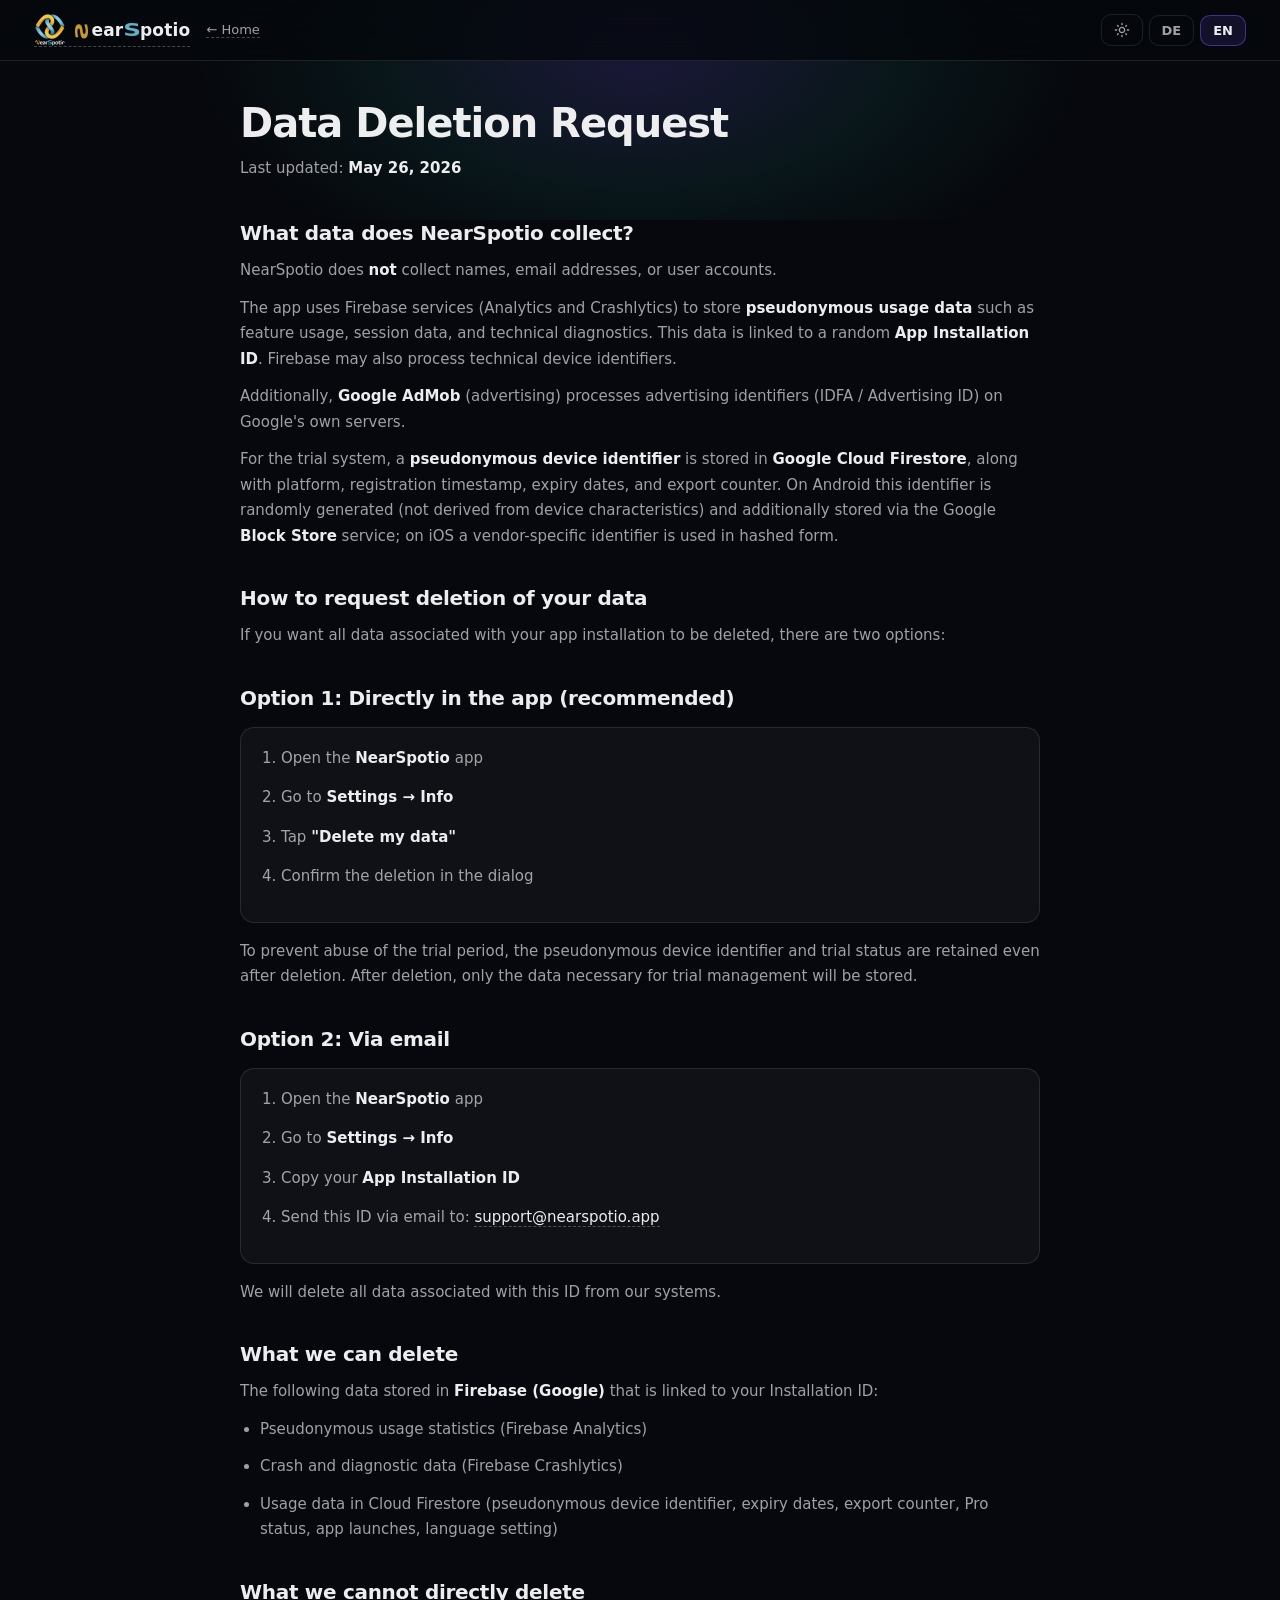
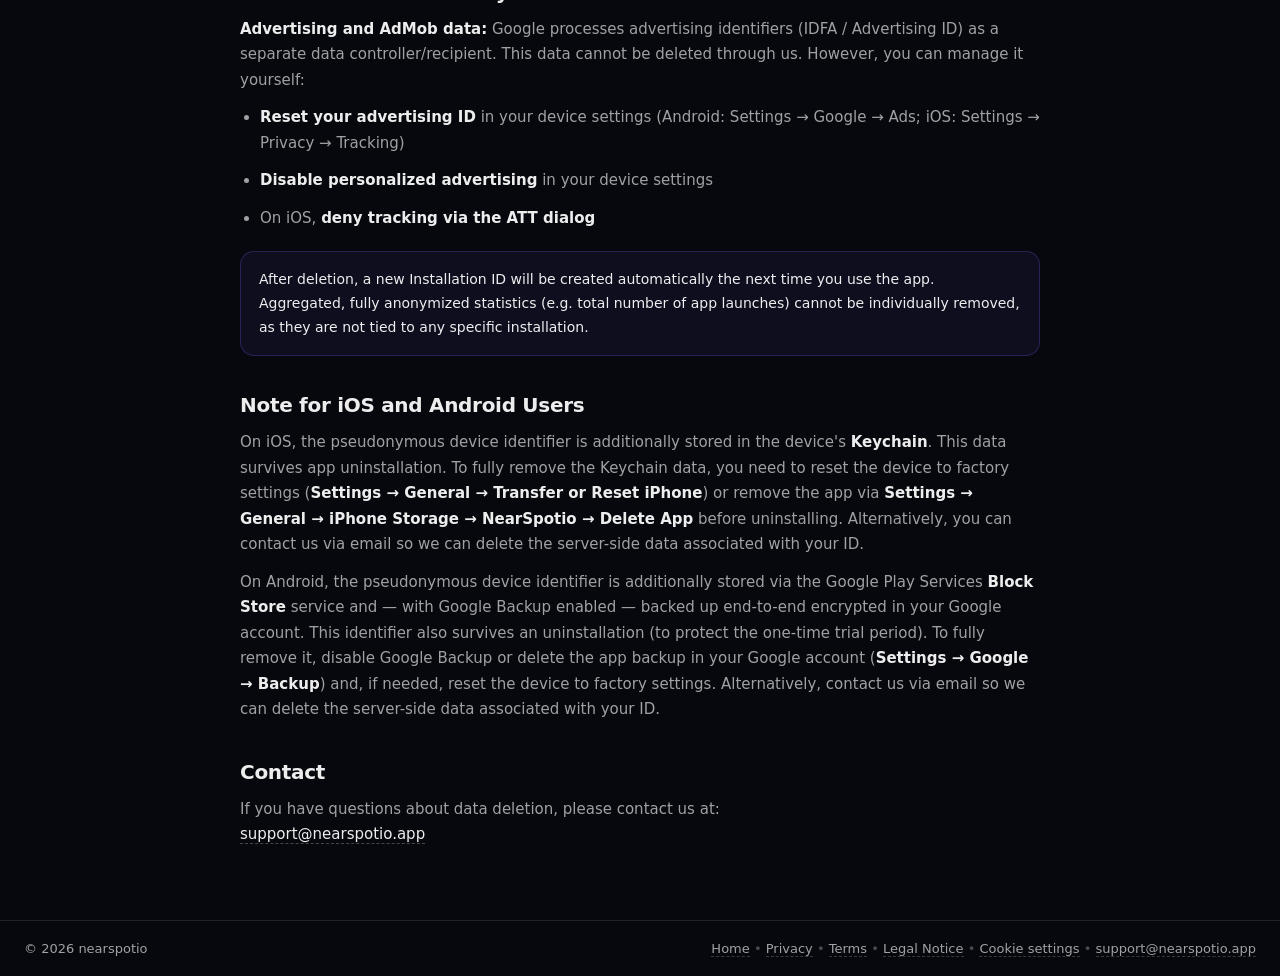
==== commit eca07aae: "updated privacy" ====
--- a/data-deletion/index.html
+++ b/data-deletion/index.html
@@ -451,11 +451,31 @@
     }
 
     @media (max-width: 600px) {
-      .nav-inner { padding: 0 16px; min-width: 0; }
-      .nav-left { gap: 10px; min-width: 0; flex: 1 1 auto; overflow: hidden; }
-      .nav-actions { flex: 0 0 auto; }
-      .back-btn { display: none; }
-      .brand { min-width: 0; flex: 0 1 auto; overflow: hidden; }
+      .nav-inner {
+        padding: 0 16px;
+        min-width: 0;
+      }
+
+      .nav-left {
+        gap: 10px;
+        min-width: 0;
+        flex: 1 1 auto;
+        overflow: hidden;
+      }
+
+      .nav-actions {
+        flex: 0 0 auto;
+      }
+
+      .back-btn {
+        display: none;
+      }
+
+      .brand {
+        min-width: 0;
+        flex: 0 1 auto;
+        overflow: hidden;
+      }
     }
 
     /* ======== THEME TRANSITIONS ======== */
@@ -489,8 +509,9 @@
           <div class="logo"><img class="logo-dark" src="/img/in_app_icon_d.png" alt="NearSpotio" /><img
               class="logo-light" src="/img/in_app_icon_l.png" alt="NearSpotio" /></div>
           <span class="brand-name" translate="no"><span class="brand-part"><span
-              style="display:inline-block;transform:scaleX(-1) rotate(90deg) scaleX(1.45) translateX(1px);color:var(--n-color);font-weight:700;margin-right:3px">S</span>ear</span><wbr><span class="brand-part"><span
-              style="display:inline-block;transform:scaleX(1.45);color:var(--s-color);font-weight:700;margin-left:2.5px;margin-right:1.5px">S</span>potio</span></span>
+                style="display:inline-block;transform:scaleX(-1) rotate(90deg) scaleX(1.45) translateX(1px);color:var(--n-color);font-weight:700;margin-right:3px">S</span>ear</span><wbr><span
+              class="brand-part"><span
+                style="display:inline-block;transform:scaleX(1.45);color:var(--s-color);font-weight:700;margin-left:2.5px;margin-right:1.5px">S</span>potio</span></span>
         </a>
         <a class="back-btn" href="/" id="nav-back">&larr; Startseite</a>
       </div>
@@ -509,7 +530,7 @@
     <div class="page-header-inner">
       <h1 id="page-title">Data Deletion Request / Datenlöschung</h1>
       <div class="sub-text" id="sub-date">
-        Stand: <strong>3. April 2026</strong>
+        Stand: <strong>26. Mai 2026</strong>
       </div>
     </div>
   </div>
@@ -524,19 +545,30 @@
           <p><span translate="no">NearSpotio</span> erhebt <strong>keine</strong> Namen, E-Mail-Adressen oder
             Benutzerkonten.</p>
           <p>Die App verwendet <span translate="no">Firebase</span>-Dienste (<span translate="no">Analytics</span> und
-            <span translate="no">Crashlytics</span>) zur Speicherung <strong>pseudonymer Nutzungsdaten</strong>, wie
-            z.&nbsp;B. Funktionsnutzung, Sitzungsdaten und technische Diagnosedaten. Diese Daten sind mit einer
-            zufälligen <strong>App-Installations-ID</strong> verknüpft. <span translate="no">Firebase</span> kann dabei
-            auch technische Gerätekennungen verarbeiten.</p>
+            <span translate="no">Crashlytics</span>) zur Speicherung <strong>pseudonymer
+              Nutzungsdaten</strong>, wie
+            z.&nbsp;B. Funktionsnutzung, Sitzungsdaten und technische Diagnosedaten. Diese Daten sind mit
+            einer
+            zufälligen <strong>App-Installations-ID</strong> verknüpft. <span translate="no">Firebase</span>
+            kann dabei
+            auch technische Gerätekennungen verarbeiten.
+          </p>
           <p>Zusätzlich verarbeitet <strong><span translate="no">Google AdMob</span></strong> (Werbung)
-            Werbe-Identifikatoren (<span translate="no">IDFA</span> / <span translate="no">Advertising ID</span>) auf
+            Werbe-Identifikatoren (<span translate="no">IDFA</span> / <span translate="no">Advertising
+              ID</span>) auf
             eigenen Servern von <span translate="no">Google</span>.</p>
-          <p>Für das Trial-System wird eine <strong>gehashte Geräte-ID</strong> (<span translate="no">SHA-256</span>) in
-            <strong><span translate="no">Google Cloud Firestore</span></strong> gespeichert, zusammen mit Plattform,
-            Registrierungszeitpunkt, Ablaufdaten und Export-Zähler.</p>
+          <p>Für das Trial-System wird eine <strong>pseudonyme Gerätekennung</strong> in
+            <strong><span translate="no">Google Cloud Firestore</span></strong> gespeichert, zusammen mit
+            Plattform,
+            Registrierungszeitpunkt, Ablaufdaten und Export-Zähler. Auf Android wird diese Kennung zufällig
+            erzeugt (nicht aus Geräteeigenschaften abgeleitet) und zusätzlich über den <span
+              translate="no">Google</span>-Dienst <strong>Block Store</strong> gespeichert; auf iOS wird
+            eine anbieterspezifische Kennung in gehashter Form verwendet.
+          </p>
 
           <h2>So beantragst du die Löschung deiner Daten</h2>
-          <p>Wenn du möchtest, dass alle mit deiner App-Installation verknüpften Daten gelöscht werden, gibt es zwei
+          <p>Wenn du möchtest, dass alle mit deiner App-Installation verknüpften Daten gelöscht werden, gibt
+            es zwei
             Möglichkeiten:</p>
 
           <h2>Option 1: Direkt in der App (empfohlen)</h2>
@@ -548,8 +580,10 @@
               <li>Bestätige die Löschung im Dialog</li>
             </ol>
           </div>
-          <p>Zur Verhinderung von Missbrauch der Testphase wird die pseudonyme Gerätekennung sowie der Testphasen-Status
-            auch nach Löschung beibehalten. Nach der Löschung werden nur noch die für die Testphasen-Verwaltung
+          <p>Zur Verhinderung von Missbrauch der Testphase wird die pseudonyme Gerätekennung sowie der
+            Testphasen-Status
+            auch nach Löschung beibehalten. Nach der Löschung werden nur noch die für die
+            Testphasen-Verwaltung
             notwendigen Daten gespeichert.</p>
 
           <h2>Option 2: Per E-Mail</h2>
@@ -570,36 +604,57 @@
           <ul>
             <li>Pseudonyme Nutzungsstatistiken (<span translate="no">Firebase Analytics</span>)</li>
             <li>Absturz- und Diagnosedaten (<span translate="no">Firebase Crashlytics</span>)</li>
-            <li>Nutzungsdaten in <span translate="no">Cloud Firestore</span> (gehashte Geräte-ID, Ablaufdaten,
+            <li>Nutzungsdaten in <span translate="no">Cloud Firestore</span> (pseudonyme Gerätekennung,
+              Ablaufdaten,
               Export-Zähler, <span translate="no">Pro</span>-Status, App-Starts, Spracheinstellung)</li>
           </ul>
 
           <h2>Was wir nicht direkt löschen können</h2>
           <p><strong>Werbe- und <span translate="no">AdMob</span>-Daten:</strong> <span translate="no">Google</span>
             verarbeitet Werbe-Identifikatoren (<span translate="no">IDFA</span> / <span translate="no">Advertising
-              ID</span>) als eigener Verantwortlicher bzw. Empfänger. Diese Daten können nicht über uns gelöscht werden.
+              ID</span>) als eigener Verantwortlicher bzw. Empfänger. Diese Daten können nicht über uns
+            gelöscht werden.
             Du kannst sie jedoch selbst steuern:</p>
           <ul>
-            <li>Werbe-ID in den <strong>Geräteeinstellungen zurücksetzen</strong> (Android: Einstellungen &rarr; Google
+            <li>Werbe-ID in den <strong>Geräteeinstellungen zurücksetzen</strong> (Android: Einstellungen
+              &rarr; Google
               &rarr; Werbung; iOS: Einstellungen &rarr; Datenschutz &rarr; Tracking)</li>
             <li><strong>Personalisierte Werbung deaktivieren</strong> in den Geräteeinstellungen</li>
-            <li>Unter iOS das <strong>Tracking über den <span translate="no">ATT</span>-Dialog ablehnen</strong></li>
+            <li>Unter iOS das <strong>Tracking über den <span translate="no">ATT</span>-Dialog
+                ablehnen</strong></li>
           </ul>
 
           <div class="note">
-            Nach der Löschung wird bei der nächsten Nutzung der App automatisch eine neue Installations-ID erstellt.
-            Bereits aggregierte und vollständig anonymisierte Statistiken (z.&nbsp;B. Gesamtanzahl der App-Starts)
+            Nach der Löschung wird bei der nächsten Nutzung der App automatisch eine neue Installations-ID
+            erstellt.
+            Bereits aggregierte und vollständig anonymisierte Statistiken (z.&nbsp;B. Gesamtanzahl der
+            App-Starts)
             können nicht einzeln entfernt werden, da sie keiner Installation zugeordnet sind.
           </div>
 
-          <h2>Hinweis für iOS-Nutzer</h2>
-          <p>Auf iOS wird die gehashte Geräte-ID zusätzlich im <strong><span translate="no">Keychain</span></strong> des
+          <h2>Hinweis für iOS- und Android-Nutzer</h2>
+          <p>Auf iOS wird die pseudonyme Gerätekennung zusätzlich im <strong><span
+                translate="no">Keychain</span></strong> des
             Geräts gespeichert. Diese Daten überleben eine Deinstallation der App. Um die <span
-              translate="no">Keychain</span>-Daten vollständig zu entfernen, musst du das Gerät auf Werkseinstellungen
-            zurücksetzen (<strong>Einstellungen &rarr; Allgemein &rarr; iPhone übertragen/zurücksetzen</strong>) oder
-            die App vor der Deinstallation über <strong>Einstellungen &rarr; Allgemein &rarr; iPhone-Speicher &rarr;
-              <span translate="no">NearSpotio</span> &rarr; App löschen</strong> entfernen. Alternativ kannst du uns per
+              translate="no">Keychain</span>-Daten vollständig zu entfernen, musst du das Gerät auf
+            Werkseinstellungen
+            zurücksetzen (<strong>Einstellungen &rarr; Allgemein &rarr; iPhone
+              übertragen/zurücksetzen</strong>) oder
+            die App vor der Deinstallation über <strong>Einstellungen &rarr; Allgemein &rarr;
+              iPhone-Speicher &rarr;
+              <span translate="no">NearSpotio</span> &rarr; App löschen</strong> entfernen. Alternativ
+            kannst du uns per
             E-Mail kontaktieren, damit wir die serverseitigen Daten zu deiner ID löschen.</p>
+          <p>Auf Android wird die pseudonyme Gerätekennung zusätzlich über den <span
+              translate="no">Google</span>-Play-Services-Dienst <strong>Block Store</strong> gespeichert
+            und – bei aktivierter <span translate="no">Google</span>-Sicherung – Ende-zu-Ende-verschlüsselt
+            in deinem <span translate="no">Google</span>-Konto gesichert. Auch diese Kennung überlebt eine
+            Deinstallation (Schutz der einmaligen Testphase). Um sie vollständig zu entfernen, deaktiviere
+            die <span translate="no">Google</span>-Sicherung bzw. lösche das App-Backup in deinem <span
+              translate="no">Google</span>-Konto (<strong>Einstellungen &rarr; Google &rarr;
+              Sicherung</strong>) und setze das Gerät ggf. auf Werkseinstellungen zurück. Alternativ
+            kontaktiere uns per E-Mail, damit wir die serverseitig gespeicherten Daten zu deiner ID
+            löschen.</p>
 
           <h2>Kontakt</h2>
           <p>Bei Fragen zur Datenlöschung kontaktiere uns unter:<br>
@@ -610,21 +665,33 @@
         <!-- ======================== ENGLISH ======================== -->
         <section id="sec-en" class="active">
           <h2>What data does <span translate="no">NearSpotio</span> collect?</h2>
-          <p><span translate="no">NearSpotio</span> does <strong>not</strong> collect names, email addresses, or user
+          <p><span translate="no">NearSpotio</span> does <strong>not</strong> collect names, email addresses,
+            or user
             accounts.</p>
-          <p>The app uses <span translate="no">Firebase</span> services (<span translate="no">Analytics</span> and <span
-              translate="no">Crashlytics</span>) to store <strong>pseudonymous usage data</strong> such as feature
-            usage, session data, and technical diagnostics. This data is linked to a random <strong>App Installation
-              ID</strong>. <span translate="no">Firebase</span> may also process technical device identifiers.</p>
-          <p>Additionally, <strong><span translate="no">Google AdMob</span></strong> (advertising) processes advertising
-            identifiers (<span translate="no">IDFA</span> / <span translate="no">Advertising ID</span>) on <span
-              translate="no">Google</span>'s own servers.</p>
-          <p>For the trial system, a <strong>hashed device ID</strong> (<span translate="no">SHA-256</span>) is stored
-            in <strong><span translate="no">Google Cloud Firestore</span></strong>, along with platform, registration
-            timestamp, expiry dates, and export counter.</p>
+          <p>The app uses <span translate="no">Firebase</span> services (<span translate="no">Analytics</span>
+            and <span translate="no">Crashlytics</span>) to store <strong>pseudonymous usage data</strong>
+            such as feature
+            usage, session data, and technical diagnostics. This data is linked to a random <strong>App
+              Installation
+              ID</strong>. <span translate="no">Firebase</span> may also process technical device
+            identifiers.</p>
+          <p>Additionally, <strong><span translate="no">Google AdMob</span></strong> (advertising) processes
+            advertising
+            identifiers (<span translate="no">IDFA</span> / <span translate="no">Advertising ID</span>) on
+            <span translate="no">Google</span>'s own servers.
+          </p>
+          <p>For the trial system, a <strong>pseudonymous device identifier</strong>
+            is stored
+            in <strong><span translate="no">Google Cloud Firestore</span></strong>, along with platform,
+            registration
+            timestamp, expiry dates, and export counter. On Android this identifier is randomly generated
+            (not derived from device characteristics) and additionally stored via the <span translate="no">Google</span>
+            <strong>Block Store</strong> service; on iOS a vendor-specific
+            identifier is used in hashed form.</p>
 
           <h2>How to request deletion of your data</h2>
-          <p>If you want all data associated with your app installation to be deleted, there are two options:</p>
+          <p>If you want all data associated with your app installation to be deleted, there are two options:
+          </p>
 
           <h2>Option 1: Directly in the app (recommended)</h2>
           <div class="steps">
@@ -635,7 +702,8 @@
               <li>Confirm the deletion in the dialog</li>
             </ol>
           </div>
-          <p>To prevent abuse of the trial period, the pseudonymous device identifier and trial status are retained even
+          <p>To prevent abuse of the trial period, the pseudonymous device identifier and trial status are
+            retained even
             after deletion. After deletion, only the data necessary for trial management will be stored.</p>
 
           <h2>Option 2: Via email</h2>
@@ -644,7 +712,8 @@
               <li>Open the <strong><span translate="no">NearSpotio</span></strong> app</li>
               <li>Go to <strong>Settings &rarr; Info</strong></li>
               <li>Copy your <strong>App Installation ID</strong></li>
-              <li>Send this ID via email to: <a class="eml" data-u="support" data-d="nearspotio.app"></a></li>
+              <li>Send this ID via email to: <a class="eml" data-u="support" data-d="nearspotio.app"></a>
+              </li>
             </ol>
           </div>
 
@@ -656,36 +725,54 @@
           <ul>
             <li>Pseudonymous usage statistics (<span translate="no">Firebase Analytics</span>)</li>
             <li>Crash and diagnostic data (<span translate="no">Firebase Crashlytics</span>)</li>
-            <li>Usage data in <span translate="no">Cloud Firestore</span> (hashed device ID, expiry dates, export
+            <li>Usage data in <span translate="no">Cloud Firestore</span> (pseudonymous device identifier, expiry dates,
+              export
               counter, <span translate="no">Pro</span> status, app launches, language setting)</li>
           </ul>
 
           <h2>What we cannot directly delete</h2>
           <p><strong>Advertising and <span translate="no">AdMob</span> data:</strong> <span translate="no">Google</span>
             processes advertising identifiers (<span translate="no">IDFA</span> / <span translate="no">Advertising
-              ID</span>) as a separate data controller/recipient. This data cannot be deleted through us. However, you
+              ID</span>) as a separate data controller/recipient. This data cannot be deleted through us.
+            However, you
             can manage it yourself:</p>
           <ul>
-            <li><strong>Reset your advertising ID</strong> in your device settings (Android: Settings &rarr; Google
+            <li><strong>Reset your advertising ID</strong> in your device settings (Android: Settings &rarr;
+              Google
               &rarr; Ads; iOS: Settings &rarr; Privacy &rarr; Tracking)</li>
             <li><strong>Disable personalized advertising</strong> in your device settings</li>
             <li>On iOS, <strong>deny tracking via the <span translate="no">ATT</span> dialog</strong></li>
           </ul>
 
           <div class="note">
-            After deletion, a new Installation ID will be created automatically the next time you use the app.
-            Aggregated, fully anonymized statistics (e.g. total number of app launches) cannot be individually removed,
+            After deletion, a new Installation ID will be created automatically the next time you use the
+            app.
+            Aggregated, fully anonymized statistics (e.g. total number of app launches) cannot be
+            individually removed,
             as they are not tied to any specific installation.
           </div>
 
-          <h2>Note for iOS Users</h2>
-          <p>On iOS, the hashed device ID is additionally stored in the device's <strong><span
-                translate="no">Keychain</span></strong>. This data survives app uninstallation. To fully remove the
+          <h2>Note for iOS and Android Users</h2>
+          <p>On iOS, the pseudonymous device identifier is additionally stored in the device's <strong><span
+                translate="no">Keychain</span></strong>. This data survives app uninstallation. To fully
+            remove the
             <span translate="no">Keychain</span> data, you need to reset the device to factory settings
             (<strong>Settings &rarr; General &rarr; Transfer or Reset iPhone</strong>) or remove the app via
             <strong>Settings &rarr; General &rarr; iPhone Storage &rarr; <span translate="no">NearSpotio</span> &rarr;
-              Delete App</strong> before uninstalling. Alternatively, you can contact us via email so we can delete the
-            server-side data associated with your ID.</p>
+              Delete App</strong> before uninstalling. Alternatively, you can contact us via email so we
+            can delete the
+            server-side data associated with your ID.
+          </p>
+          <p>On Android, the pseudonymous device identifier is additionally stored via the <span
+              translate="no">Google</span> Play Services <strong>Block Store</strong> service and — with
+            <span translate="no">Google</span> Backup enabled — backed up end-to-end encrypted in your <span
+              translate="no">Google</span> account. This identifier also survives an uninstallation (to
+            protect the one-time trial period). To fully remove it, disable <span translate="no">Google</span> Backup or
+            delete the app backup in your <span translate="no">Google</span> account (<strong>Settings &rarr; Google
+              &rarr; Backup</strong>)
+            and, if needed, reset the device to factory settings. Alternatively, contact us via email so we
+            can delete the server-side data associated with your ID.
+          </p>
 
           <h2>Contact</h2>
           <p>If you have questions about data deletion, please contact us at:<br>
@@ -735,7 +822,7 @@
       document.documentElement.lang = lang;
 
       pageTitle.textContent = isDe ? "Datenlöschung" : "Data Deletion Request";
-      document.getElementById("sub-date").innerHTML = isDe ? 'Stand: <strong>3. April 2026</strong>' : 'Last updated: <strong>April 3, 2026</strong>';
+      document.getElementById("sub-date").innerHTML = isDe ? 'Stand: <strong>26. Mai 2026</strong>' : 'Last updated: <strong>May 26, 2026</strong>';
       document.getElementById("nav-back").innerHTML = isDe ? '&larr; Startseite' : '&larr; Home';
       document.getElementById("link-home").textContent = isDe ? "Startseite" : "Home";
       document.getElementById("link-privacy").textContent = isDe ? "Datenschutz" : "Privacy";
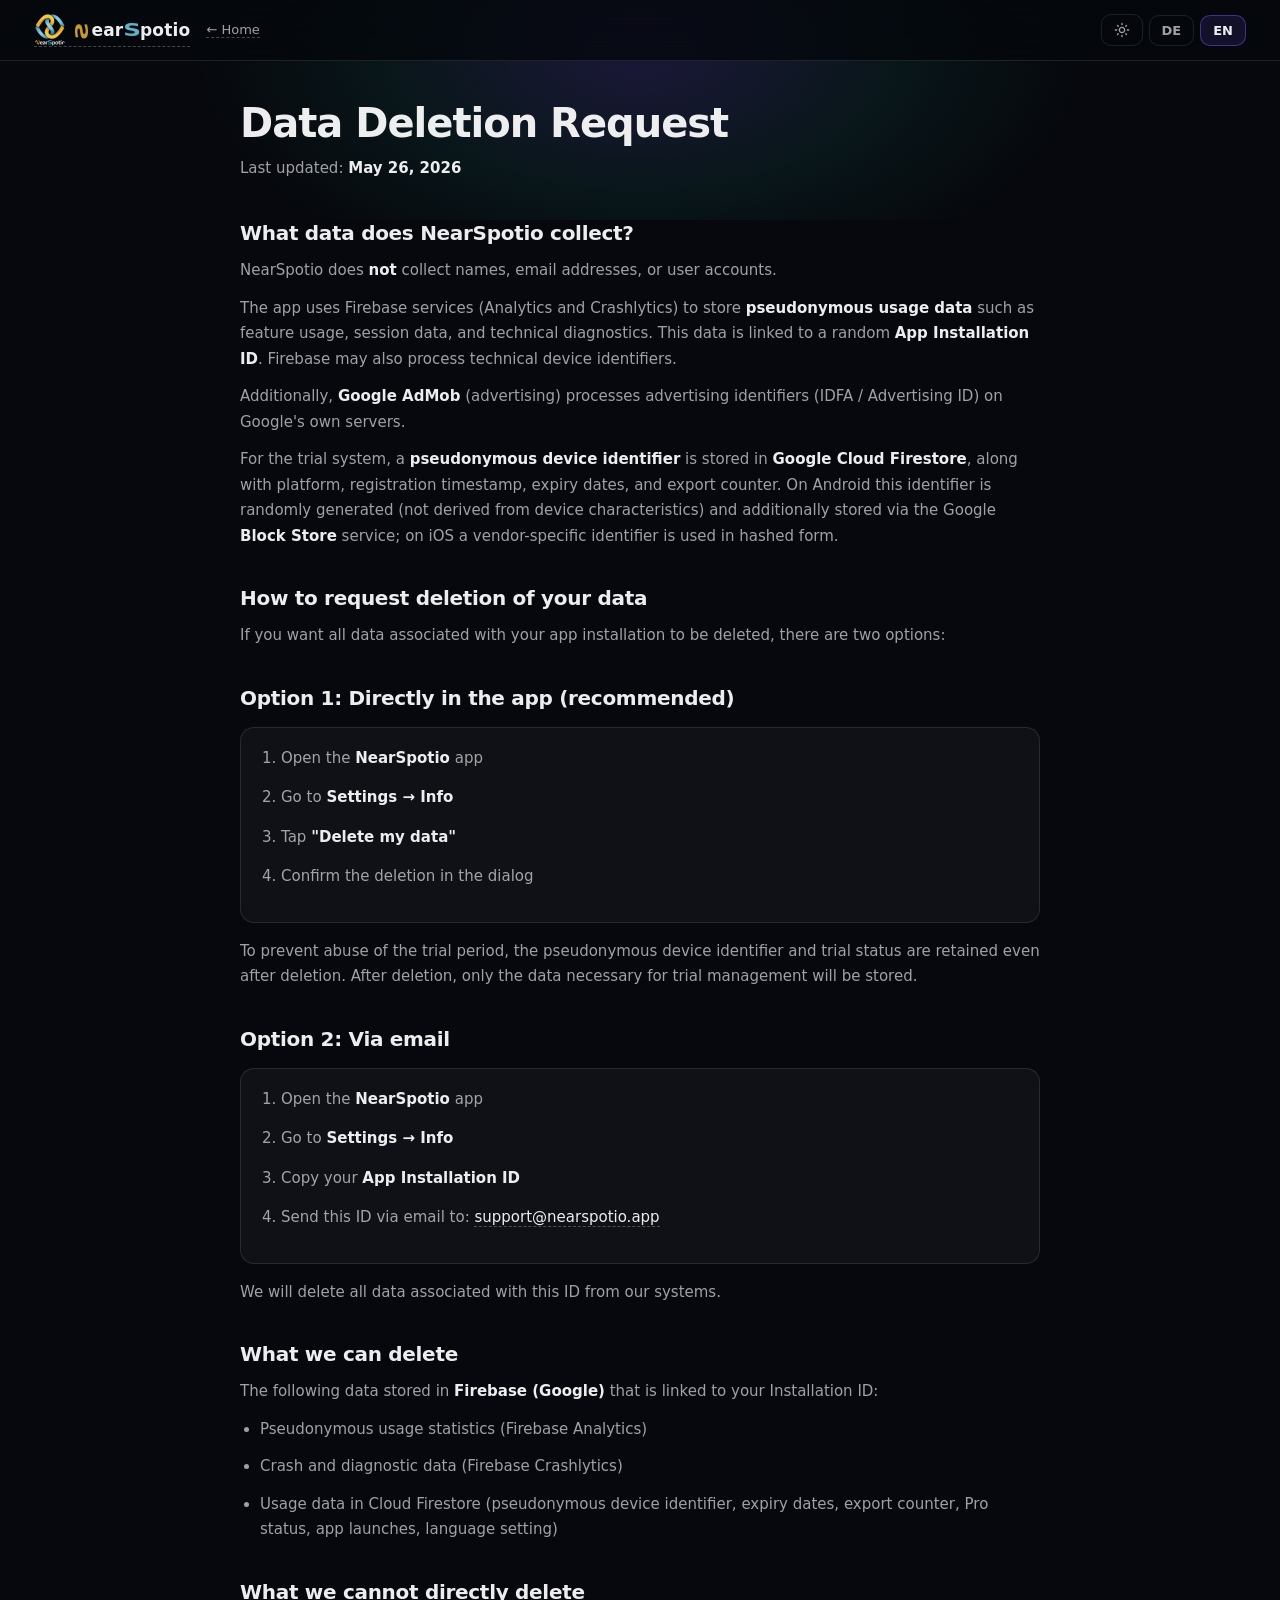
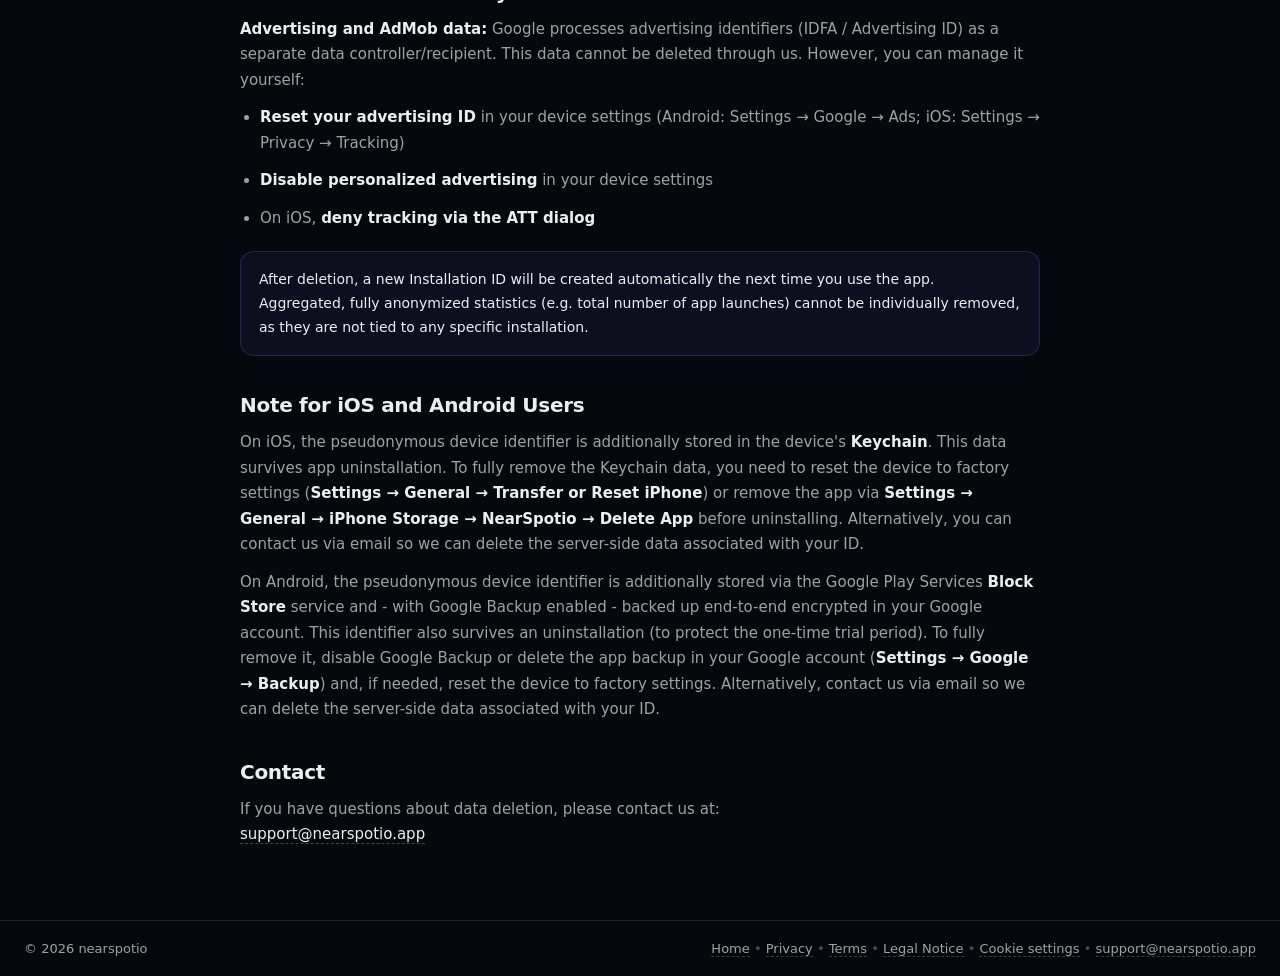
==== commit 4ad57788: "added iGPSPORT" ====
--- a/data-deletion/index.html
+++ b/data-deletion/index.html
@@ -8,7 +8,7 @@
   <meta charset="utf-8" />
   <script>!function () { var t = localStorage.getItem('nearspotio-theme'); if (t) document.documentElement.dataset.theme = t }()</script>
   <meta name="viewport" content="width=device-width,initial-scale=1" />
-  <title>NearSpotio – Data Deletion / Datenlöschung</title>
+  <title>NearSpotio - Data Deletion / Datenlöschung</title>
   <meta name="description"
     content="Request deletion of your NearSpotio app data / Löschung deiner NearSpotio-App-Daten beantragen" />
 
@@ -647,7 +647,7 @@
             E-Mail kontaktieren, damit wir die serverseitigen Daten zu deiner ID löschen.</p>
           <p>Auf Android wird die pseudonyme Gerätekennung zusätzlich über den <span
               translate="no">Google</span>-Play-Services-Dienst <strong>Block Store</strong> gespeichert
-            und – bei aktivierter <span translate="no">Google</span>-Sicherung – Ende-zu-Ende-verschlüsselt
+            und - bei aktivierter <span translate="no">Google</span>-Sicherung - Ende-zu-Ende-verschlüsselt
             in deinem <span translate="no">Google</span>-Konto gesichert. Auch diese Kennung überlebt eine
             Deinstallation (Schutz der einmaligen Testphase). Um sie vollständig zu entfernen, deaktiviere
             die <span translate="no">Google</span>-Sicherung bzw. lösche das App-Backup in deinem <span
@@ -764,8 +764,8 @@
             server-side data associated with your ID.
           </p>
           <p>On Android, the pseudonymous device identifier is additionally stored via the <span
-              translate="no">Google</span> Play Services <strong>Block Store</strong> service and — with
-            <span translate="no">Google</span> Backup enabled — backed up end-to-end encrypted in your <span
+              translate="no">Google</span> Play Services <strong>Block Store</strong> service and - with
+            <span translate="no">Google</span> Backup enabled - backed up end-to-end encrypted in your <span
               translate="no">Google</span> account. This identifier also survives an uninstallation (to
             protect the one-time trial period). To fully remove it, disable <span translate="no">Google</span> Backup or
             delete the app backup in your <span translate="no">Google</span> account (<strong>Settings &rarr; Google
